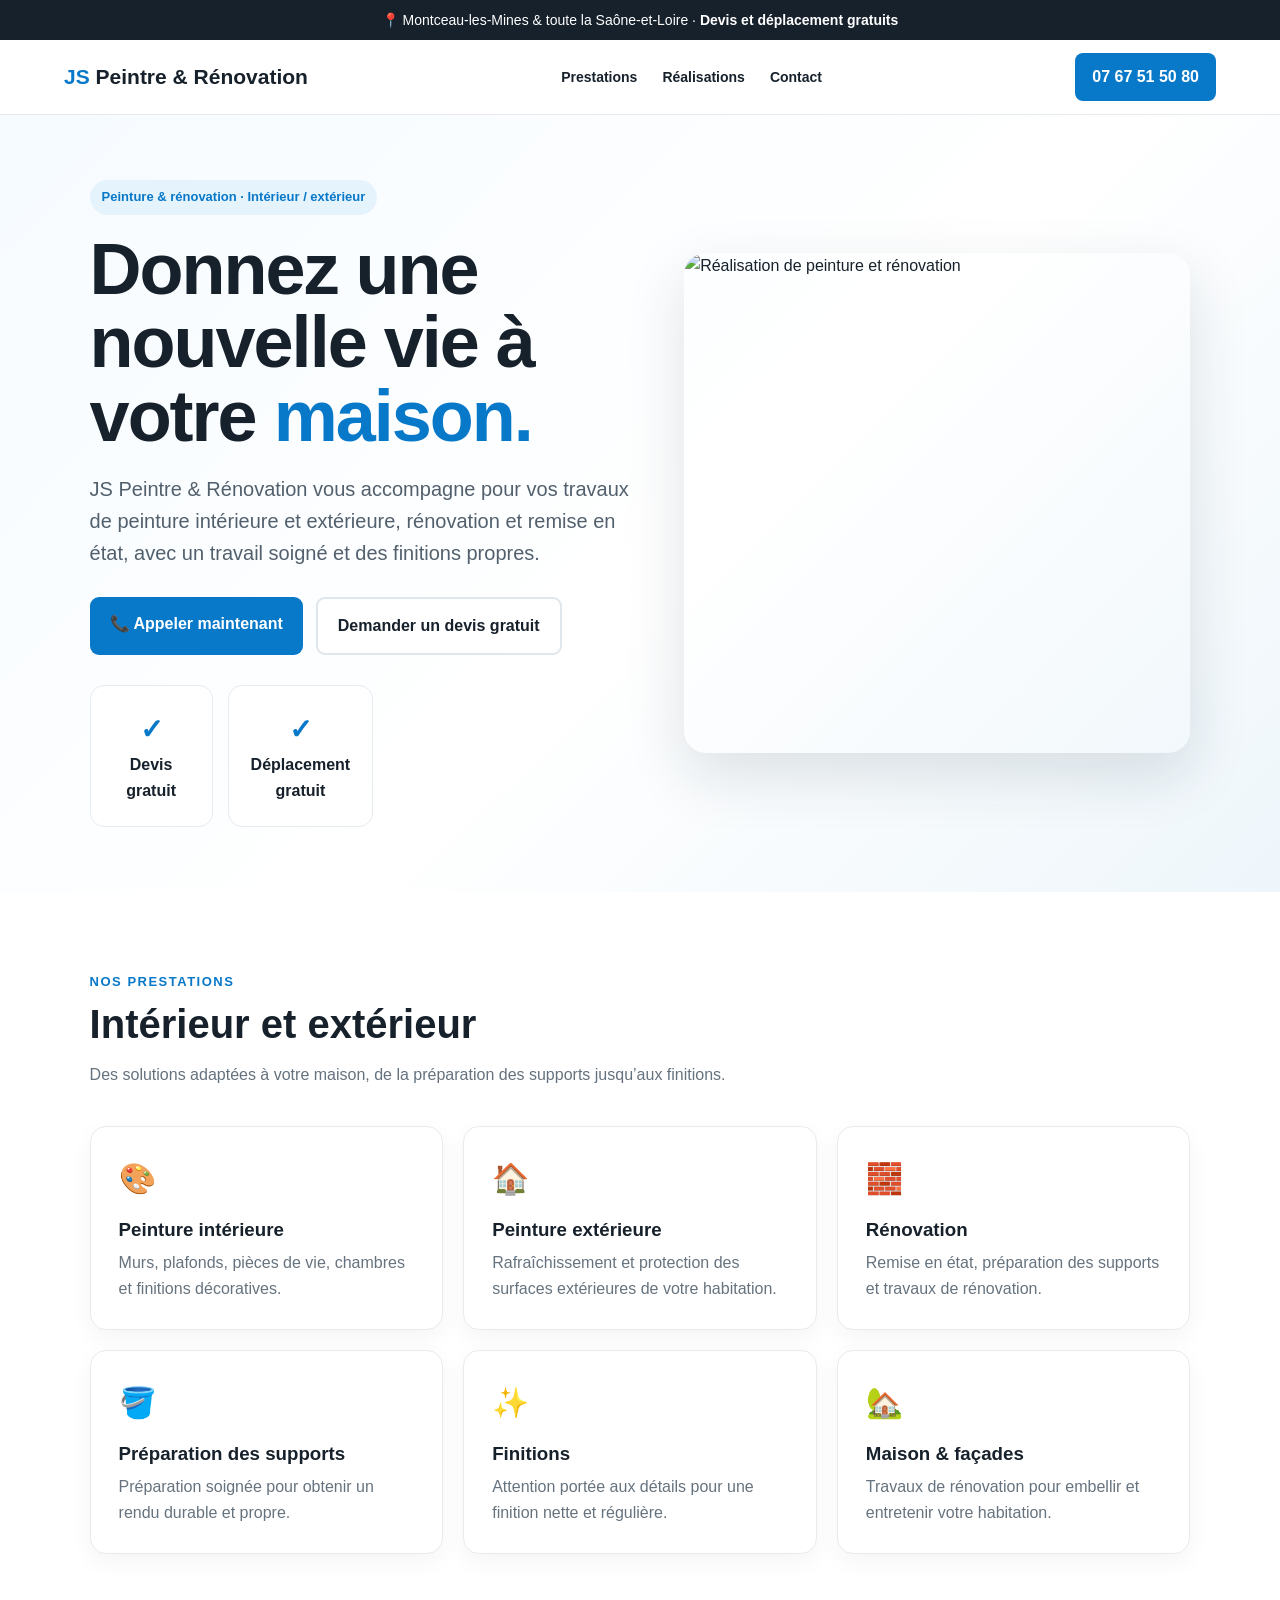
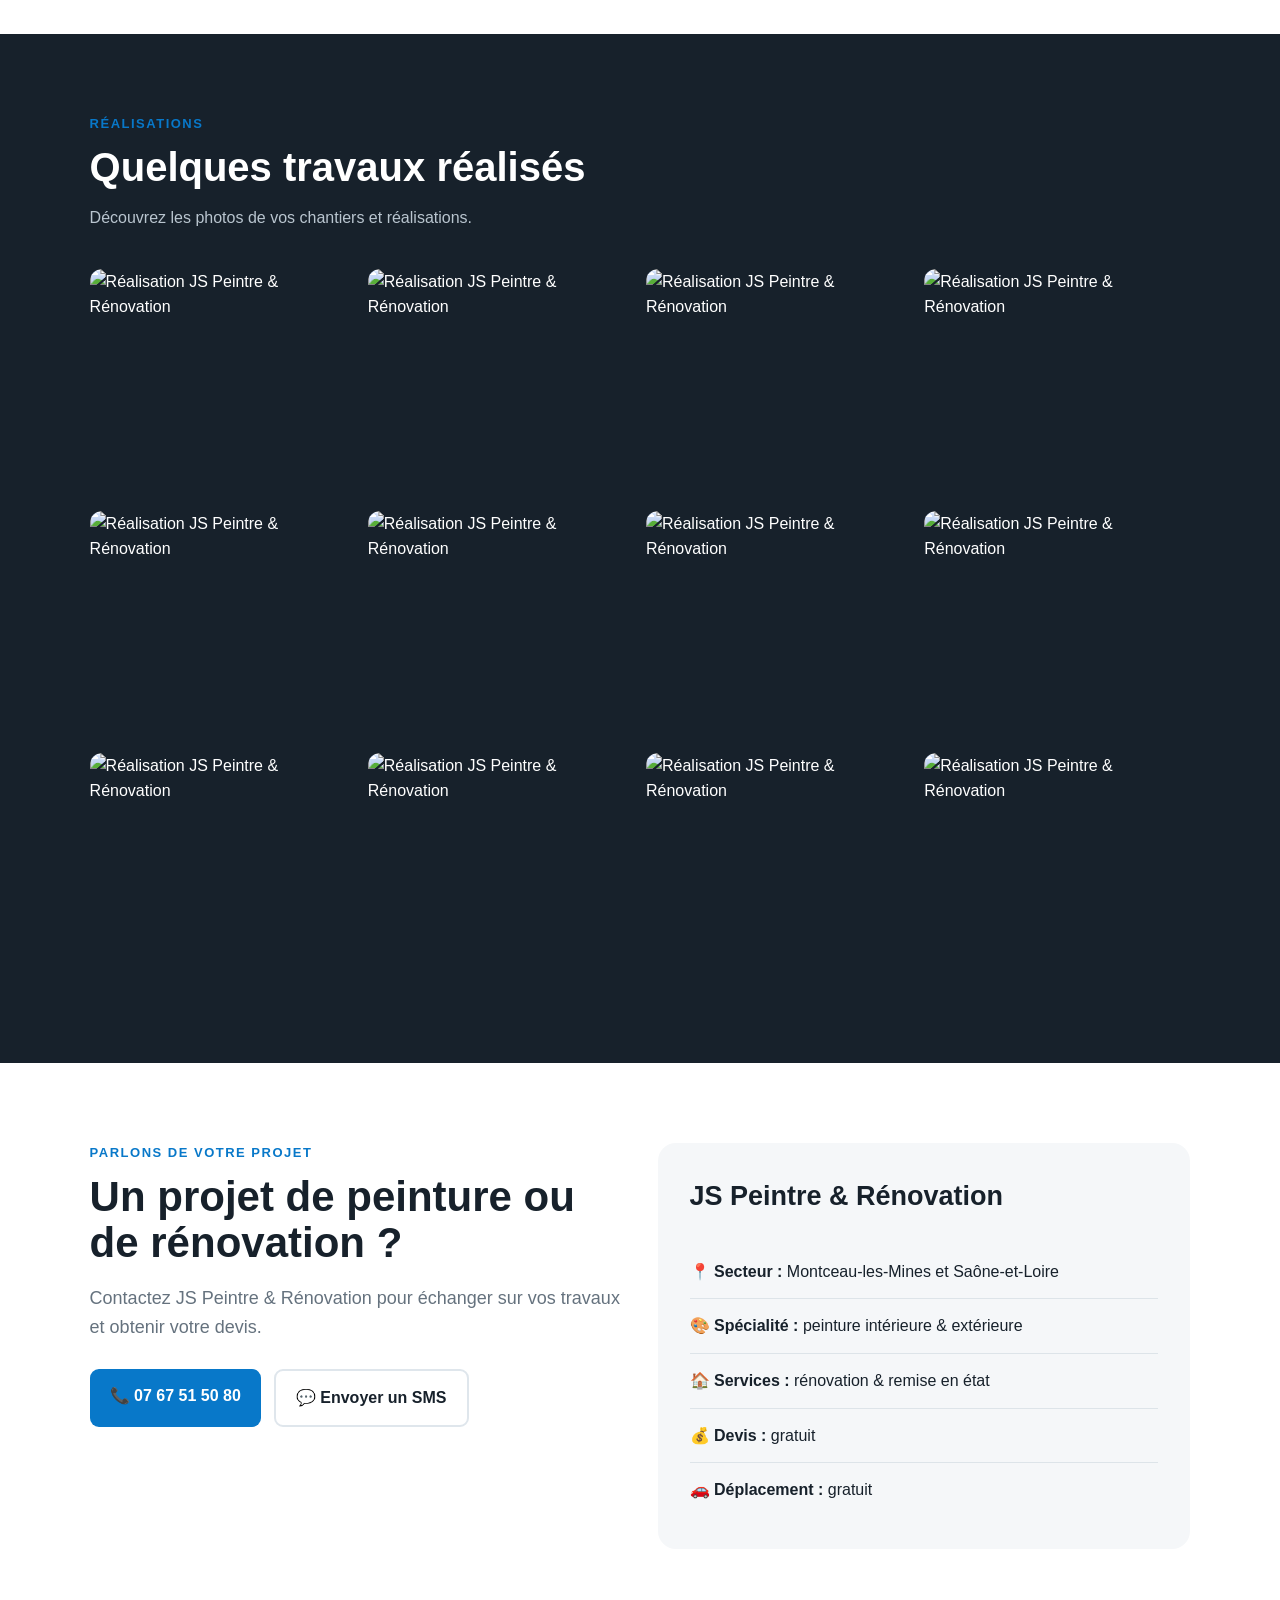
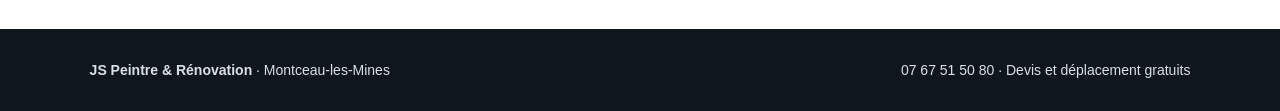
==== index.html @ a6ebf614 "Add files via upload" ====
<!doctype html>
<html lang="fr">
<head>
<meta charset="utf-8">
<meta name="viewport" content="width=device-width, initial-scale=1">
<title>JS Peintre & Rénovation | Montceau-les-Mines</title>
<meta name="description" content="JS Peintre & Rénovation : peinture intérieure et extérieure, rénovation et remise en état à Montceau-les-Mines et en Saône-et-Loire. Devis et déplacement gratuits.">
<style>
:root{--blue:#0878c9;--dark:#17212b;--light:#f5f7f9;--gold:#d9a441}
*{box-sizing:border-box}html{scroll-behavior:smooth}body{margin:0;font-family:Arial,Helvetica,sans-serif;color:var(--dark);background:white;line-height:1.6}
a{text-decoration:none;color:inherit}.top{background:var(--dark);color:#fff;text-align:center;padding:9px 16px;font-size:14px}
nav{position:sticky;top:0;z-index:10;background:#fff;border-bottom:1px solid #e7ebef;display:flex;align-items:center;justify-content:space-between;padding:13px 5vw}
.brand{font-weight:900;font-size:21px;color:var(--blue)}.brand span{color:var(--dark)}
.menu{display:flex;gap:25px;font-weight:700;font-size:14px}.menu a:hover{color:var(--blue)}
.cta{background:var(--blue);color:#fff;padding:11px 17px;border-radius:8px;font-weight:800}
.hero{min-height:650px;display:grid;grid-template-columns:1.05fr .95fr;gap:35px;align-items:center;padding:65px 7vw;background:linear-gradient(135deg,#f6fbff 0%,#fff 55%,#eef6fb 100%)}
.badge{display:inline-block;background:#e5f3fc;color:var(--blue);padding:7px 12px;border-radius:99px;font-weight:800;font-size:13px}
h1{font-size:clamp(42px,6vw,72px);line-height:1.02;margin:18px 0 20px;letter-spacing:-2px}.hero h1 span{color:var(--blue)}
.hero p{font-size:20px;max-width:650px;color:#52606d}.buttons{display:flex;gap:13px;flex-wrap:wrap;margin-top:28px}.btn{padding:14px 20px;border-radius:9px;font-weight:800}.primary{background:var(--blue);color:#fff}.secondary{border:2px solid #dfe6ec;background:#fff}
.hero-img{width:100%;height:500px;object-fit:cover;border-radius:22px;box-shadow:0 22px 60px #132b3a22}
section{padding:80px 7vw}.section-head{max-width:720px;margin-bottom:38px}.eyebrow{color:var(--blue);font-weight:900;text-transform:uppercase;letter-spacing:1.5px;font-size:13px}.section-head h2{font-size:40px;line-height:1.1;margin:10px 0 12px}.section-head p{color:#65727e}
.cards{display:grid;grid-template-columns:repeat(3,1fr);gap:20px}.card{padding:28px;border:1px solid #e6ebef;border-radius:16px;background:#fff;box-shadow:0 8px 25px #17212b0b}.icon{font-size:30px}.card h3{margin:12px 0 5px}.card p{color:#66737e;margin:0}
.dark-section{background:var(--dark);color:#fff}.dark-section .section-head p{color:#b9c5cf}.dark-section .card{background:#202d38;border-color:#34424e}.dark-section .card p{color:#c2cbd2}
.gallery{display:grid;grid-template-columns:repeat(4,1fr);gap:12px}.gallery img{width:100%;height:230px;object-fit:cover;border-radius:12px;cursor:pointer;transition:.2s}.gallery img:hover{transform:scale(1.02)}
.reassurance{display:grid;grid-template-columns:repeat(4,1fr);gap:15px;margin-top:30px}.pill{padding:22px;background:#fff;border:1px solid #e6ebef;border-radius:14px;text-align:center;font-weight:800}.pill b{display:block;font-size:28px;color:var(--blue)}
.contact{display:grid;grid-template-columns:1fr 1fr;gap:35px;align-items:start}.contact-box{background:var(--light);border-radius:18px;padding:32px}.contact-box h3{font-size:27px;margin-top:0}.contact-line{padding:14px 0;border-bottom:1px solid #dde4e9}.contact-line:last-child{border:0}
footer{background:#0f171e;color:#d9e1e7;padding:30px 7vw;display:flex;justify-content:space-between;gap:20px;flex-wrap:wrap;font-size:14px}
@media(max-width:850px){.menu{display:none}.hero{grid-template-columns:1fr;padding-top:40px}.hero-img{height:330px}.cards{grid-template-columns:1fr}.gallery{grid-template-columns:repeat(2,1fr)}.reassurance{grid-template-columns:repeat(2,1fr)}.contact{grid-template-columns:1fr}section{padding:60px 5vw}}
@media(max-width:520px){.gallery{grid-template-columns:1fr}.gallery img{height:250px}.reassurance{grid-template-columns:1fr}.hero{min-height:auto}.hero h1{font-size:46px}}
</style>
</head>
<body>
<div class="top">📍 Montceau-les-Mines & toute la Saône-et-Loire · <strong>Devis et déplacement gratuits</strong></div>
<nav>
  <a class="brand" href="#">JS <span>Peintre & Rénovation</span></a>
  <div class="menu"><a href="#prestations">Prestations</a><a href="#realisations">Réalisations</a><a href="#contact">Contact</a></div>
  <a class="cta" href="tel:+33767515080">07 67 51 50 80</a>
</nav>

<main>
<section class="hero">
  <div>
    <div class="badge">Peinture & rénovation · Intérieur / extérieur</div>
    <h1>Donnez une nouvelle vie à votre <span>maison.</span></h1>
    <p>JS Peintre & Rénovation vous accompagne pour vos travaux de peinture intérieure et extérieure, rénovation et remise en état, avec un travail soigné et des finitions propres.</p>
    <div class="buttons"><a class="btn primary" href="tel:+33767515080">📞 Appeler maintenant</a><a class="btn secondary" href="#contact">Demander un devis gratuit</a></div>
    <div class="reassurance">
      <div class="pill"><b>✓</b>Devis gratuit</div>
      <div class="pill"><b>✓</b>Déplacement gratuit</div>
    </div>
  </div>
  <img class="hero-img" src="images/AA447EEC-9ACB-480E-B3C5-34B2C4293FFE.jpeg" alt="Réalisation de peinture et rénovation">
</section>

<section id="prestations">
 <div class="section-head"><div class="eyebrow">Nos prestations</div><h2>Intérieur et extérieur</h2><p>Des solutions adaptées à votre maison, de la préparation des supports jusqu’aux finitions.</p></div>
 <div class="cards">
  <article class="card"><div class="icon">🎨</div><h3>Peinture intérieure</h3><p>Murs, plafonds, pièces de vie, chambres et finitions décoratives.</p></article>
  <article class="card"><div class="icon">🏠</div><h3>Peinture extérieure</h3><p>Rafraîchissement et protection des surfaces extérieures de votre habitation.</p></article>
  <article class="card"><div class="icon">🧱</div><h3>Rénovation</h3><p>Remise en état, préparation des supports et travaux de rénovation.</p></article>
  <article class="card"><div class="icon">🪣</div><h3>Préparation des supports</h3><p>Préparation soignée pour obtenir un rendu durable et propre.</p></article>
  <article class="card"><div class="icon">✨</div><h3>Finitions</h3><p>Attention portée aux détails pour une finition nette et régulière.</p></article>
  <article class="card"><div class="icon">🏡</div><h3>Maison & façades</h3><p>Travaux de rénovation pour embellir et entretenir votre habitation.</p></article>
 </div>
</section>

<section id="realisations" class="dark-section">
 <div class="section-head"><div class="eyebrow">Réalisations</div><h2>Quelques travaux réalisés</h2><p>Découvrez les photos de vos chantiers et réalisations.</p></div>
 <div class="gallery">
<img src="images/7EA9415A-774C-474B-BDB7-C8DE3E5575AD.jpeg" alt="Réalisation JS Peintre & Rénovation" loading="lazy"><img src="images/AA447EEC-9ACB-480E-B3C5-34B2C4293FFE.jpeg" alt="Réalisation JS Peintre & Rénovation" loading="lazy"><img src="images/C3607A6B-FA21-4FCC-90A1-B9BC607688AD.jpeg" alt="Réalisation JS Peintre & Rénovation" loading="lazy"><img src="images/5977307E-5A3F-4DE6-88C7-C76BE3B8E7B3.jpeg" alt="Réalisation JS Peintre & Rénovation" loading="lazy"><img src="images/4D5D58A7-2B8C-4D77-926B-F14600BA7223.jpeg" alt="Réalisation JS Peintre & Rénovation" loading="lazy"><img src="images/B2E6D36E-EF5E-48B9-AEC7-B8E36F3B1137.jpeg" alt="Réalisation JS Peintre & Rénovation" loading="lazy"><img src="images/4200A392-0C55-4851-925F-BC35FA8286FD.jpeg" alt="Réalisation JS Peintre & Rénovation" loading="lazy"><img src="images/2C57A53F-B101-4B15-9C9B-6F56697FF009.jpeg" alt="Réalisation JS Peintre & Rénovation" loading="lazy"><img src="images/46A3B9FE-6B2A-421A-A221-0D4DC00FDC3B.jpeg" alt="Réalisation JS Peintre & Rénovation" loading="lazy"><img src="images/5E54D91E-F8C4-4402-927E-53009A4ACF46.jpeg" alt="Réalisation JS Peintre & Rénovation" loading="lazy"><img src="images/3891DAFB-827C-4B0D-A8C7-BB775F91AB62.jpeg" alt="Réalisation JS Peintre & Rénovation" loading="lazy"><img src="images/EA0D63CF-7182-466C-BF1C-5CE6B1EB6FBD.jpeg" alt="Réalisation JS Peintre & Rénovation" loading="lazy">
 </div>
</section>

<section id="contact">
 <div class="contact">
  <div>
   <div class="eyebrow">Parlons de votre projet</div>
   <h2 style="font-size:42px;line-height:1.1;margin:10px 0 15px">Un projet de peinture ou de rénovation ?</h2>
   <p style="font-size:18px;color:#65727e">Contactez JS Peintre & Rénovation pour échanger sur vos travaux et obtenir votre devis.</p>
   <div class="buttons"><a class="btn primary" href="tel:+33767515080">📞 07 67 51 50 80</a><a class="btn secondary" href="sms:+33767515080">💬 Envoyer un SMS</a></div>
  </div>
  <div class="contact-box">
   <h3>JS Peintre & Rénovation</h3>
   <div class="contact-line">📍 <strong>Secteur :</strong> Montceau-les-Mines et Saône-et-Loire</div>
   <div class="contact-line">🎨 <strong>Spécialité :</strong> peinture intérieure & extérieure</div>
   <div class="contact-line">🏠 <strong>Services :</strong> rénovation & remise en état</div>
   <div class="contact-line">💰 <strong>Devis :</strong> gratuit</div>
   <div class="contact-line">🚗 <strong>Déplacement :</strong> gratuit</div>
  </div>
 </div>
</section>
</main>
<footer><div><strong>JS Peintre & Rénovation</strong> · Montceau-les-Mines</div><div>07 67 51 50 80 · Devis et déplacement gratuits</div></footer>
</body></html>
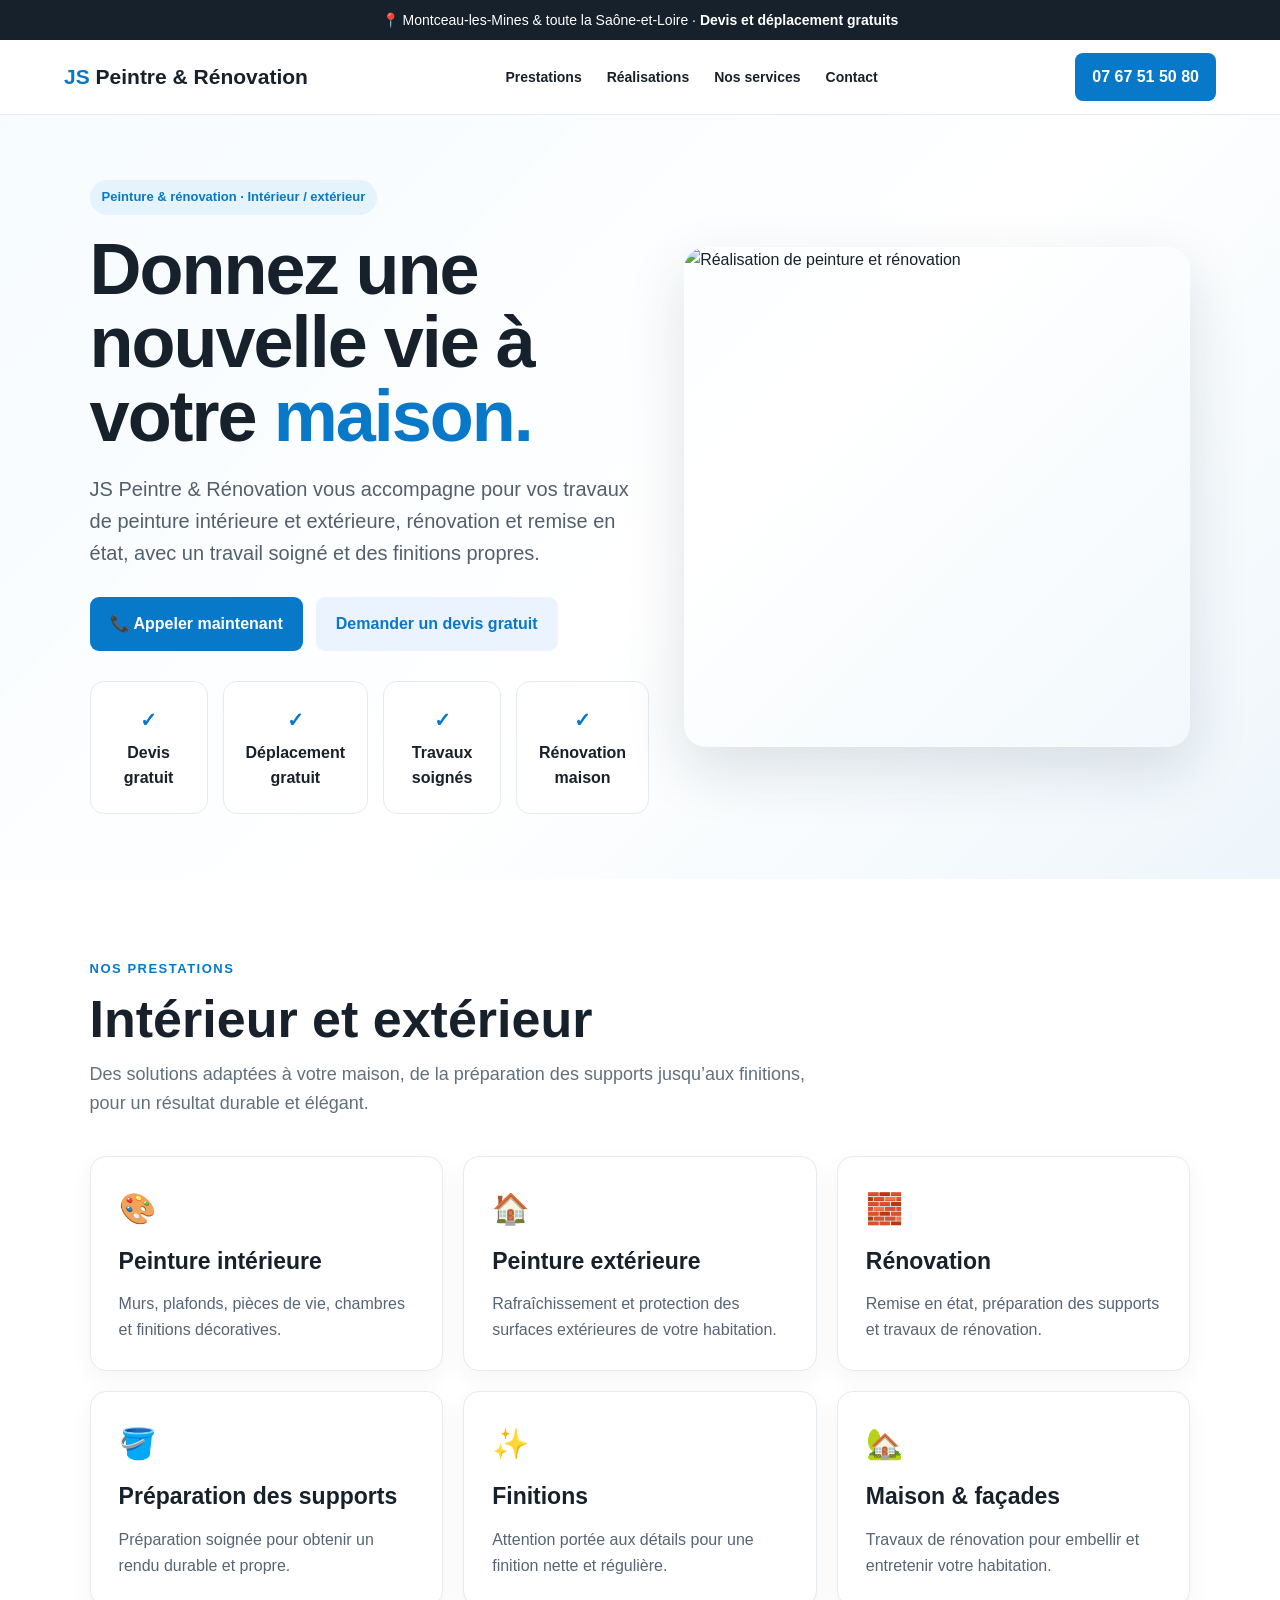
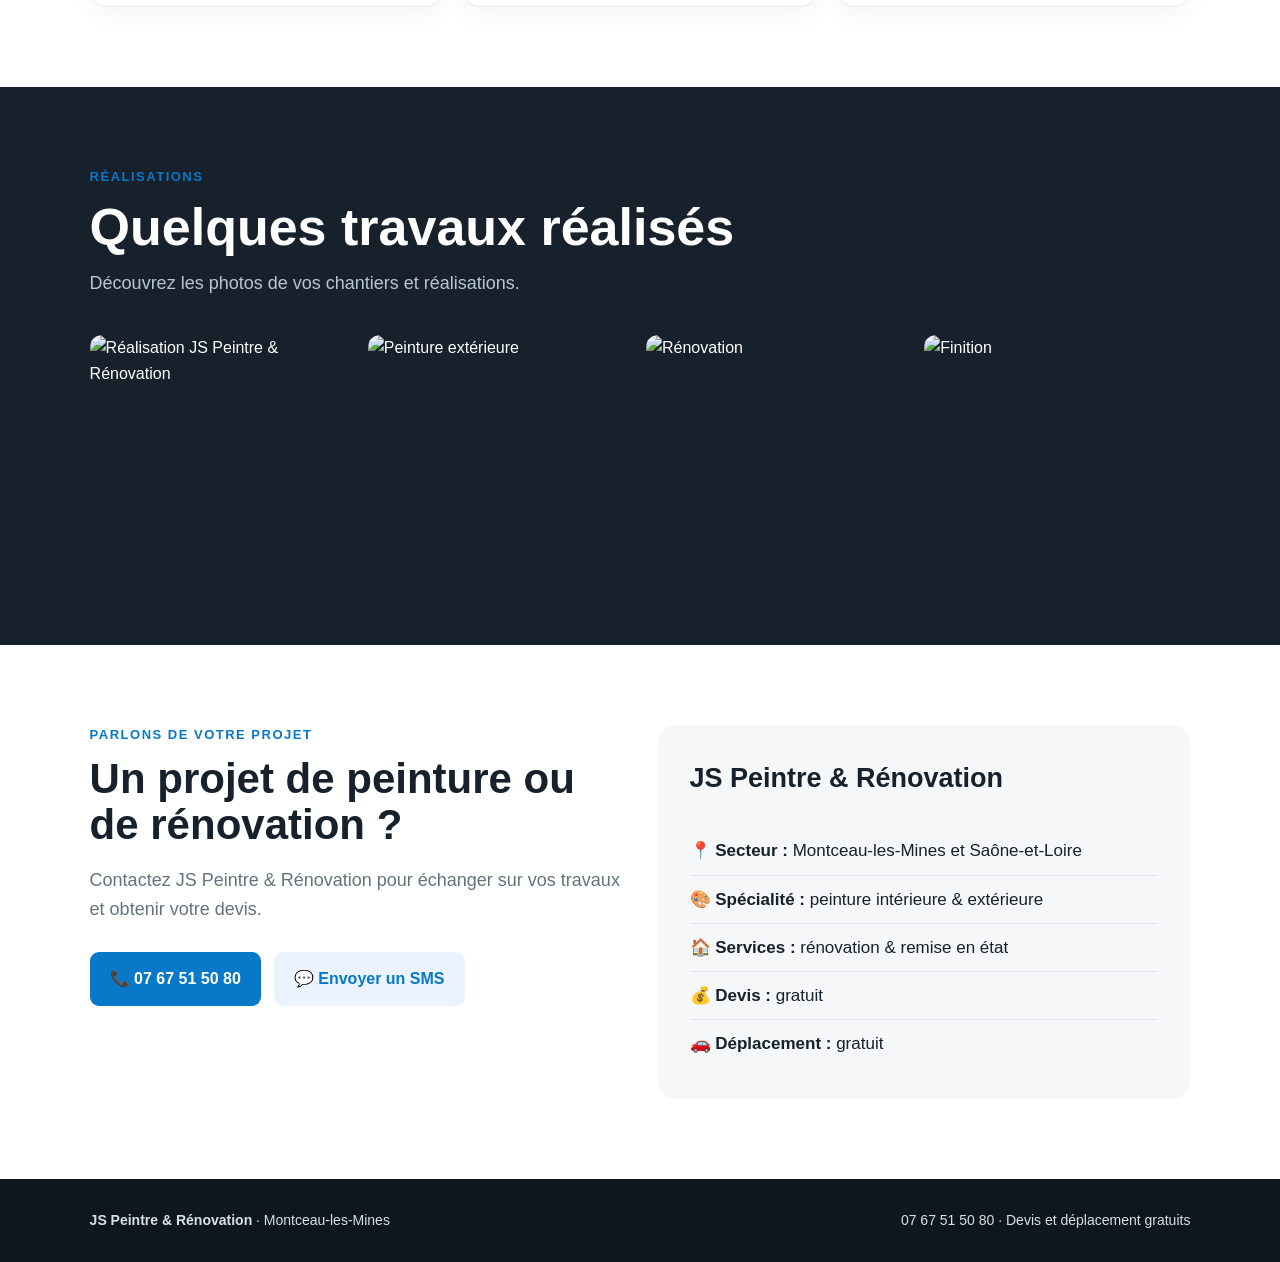
==== commit 367a0662: "Add second page link and keep the existing homepage polished for GitHub Pages." ====
--- a/index.html
+++ b/index.html
@@ -16,24 +16,23 @@
 .hero{min-height:650px;display:grid;grid-template-columns:1.05fr .95fr;gap:35px;align-items:center;padding:65px 7vw;background:linear-gradient(135deg,#f6fbff 0%,#fff 55%,#eef6fb 100%)}
 .badge{display:inline-block;background:#e5f3fc;color:var(--blue);padding:7px 12px;border-radius:99px;font-weight:800;font-size:13px}
 h1{font-size:clamp(42px,6vw,72px);line-height:1.02;margin:18px 0 20px;letter-spacing:-2px}.hero h1 span{color:var(--blue)}
-.hero p{font-size:20px;max-width:650px;color:#52606d}.buttons{display:flex;gap:13px;flex-wrap:wrap;margin-top:28px}.btn{padding:14px 20px;border-radius:9px;font-weight:800}.primary{background:var(--blue);color:#fff}.secondary{border:2px solid #dfe6ec;background:#fff}
+.hero p{font-size:20px;max-width:650px;color:#52606d}.buttons{display:flex;gap:13px;flex-wrap:wrap;margin-top:28px}.btn{padding:14px 20px;border-radius:9px;font-weight:800}.primary{background:var(--blue);color:#fff}.secondary{background:#eaf3ff;color:var(--blue)}
 .hero-img{width:100%;height:500px;object-fit:cover;border-radius:22px;box-shadow:0 22px 60px #132b3a22}
-section{padding:80px 7vw}.section-head{max-width:720px;margin-bottom:38px}.eyebrow{color:var(--blue);font-weight:900;text-transform:uppercase;letter-spacing:1.5px;font-size:13px}.section-head h2{font-size:40px;line-height:1.1;margin:10px 0 12px}.section-head p{color:#65727e}
-.cards{display:grid;grid-template-columns:repeat(3,1fr);gap:20px}.card{padding:28px;border:1px solid #e6ebef;border-radius:16px;background:#fff;box-shadow:0 8px 25px #17212b0b}.icon{font-size:30px}.card h3{margin:12px 0 5px}.card p{color:#66737e;margin:0}
-.dark-section{background:var(--dark);color:#fff}.dark-section .section-head p{color:#b9c5cf}.dark-section .card{background:#202d38;border-color:#34424e}.dark-section .card p{color:#c2cbd2}
-.gallery{display:grid;grid-template-columns:repeat(4,1fr);gap:12px}.gallery img{width:100%;height:230px;object-fit:cover;border-radius:12px;cursor:pointer;transition:.2s}.gallery img:hover{transform:scale(1.02)}
-.reassurance{display:grid;grid-template-columns:repeat(4,1fr);gap:15px;margin-top:30px}.pill{padding:22px;background:#fff;border:1px solid #e6ebef;border-radius:14px;text-align:center;font-weight:800}.pill b{display:block;font-size:28px;color:var(--blue)}
-.contact{display:grid;grid-template-columns:1fr 1fr;gap:35px;align-items:start}.contact-box{background:var(--light);border-radius:18px;padding:32px}.contact-box h3{font-size:27px;margin-top:0}.contact-line{padding:14px 0;border-bottom:1px solid #dde4e9}.contact-line:last-child{border:0}
+section{padding:80px 7vw}.section-head{max-width:720px;margin-bottom:38px}.eyebrow{color:var(--blue);font-weight:900;text-transform:uppercase;letter-spacing:1.5px;font-size:13px}.section-head h2{font-size:clamp(32px,5vw,52px);line-height:1.12;margin:10px 0 12px}.section-head p{font-size:18px;color:#60707d;margin:0}
+.cards{display:grid;grid-template-columns:repeat(3,1fr);gap:20px}.card{padding:28px;border:1px solid #e6ebef;border-radius:16px;background:#fff;box-shadow:0 8px 25px #17212b0b}.icon{font-size:30px;margin-bottom:10px}.card h3{margin:0 0 12px;font-size:23px}.card p{margin:0;color:#566575}.dark-section{background:var(--dark);color:#fff}.dark-section .section-head p{color:#b9c5cf}.dark-section .card{background:#202d38;border-color:#34424e}.dark-section .card p{color:#c2cbd2}
+.gallery{display:grid;grid-template-columns:repeat(4,1fr);gap:12px}.gallery img{width:100%;height:230px;object-fit:cover;border-radius:12px;cursor:pointer;transition:.2s}.gallery img:hover{transform:translateY(-3px)}
+.reassurance{display:grid;grid-template-columns:repeat(4,1fr);gap:15px;margin-top:30px}.pill{padding:22px;background:#fff;border:1px solid #e6ebef;border-radius:14px;text-align:center;font-weight:800}.pill b{display:block;color:var(--blue);font-size:20px;margin-bottom:4px}
+.contact{display:grid;grid-template-columns:1fr 1fr;gap:35px;align-items:start}.contact-box{background:var(--light);border-radius:18px;padding:32px}.contact-box h3{font-size:27px;margin-top:0}.contact-line{padding:10px 0;border-bottom:1px solid #dfe6eb;font-size:17px}.contact-line:last-child{border-bottom:none}
 footer{background:#0f171e;color:#d9e1e7;padding:30px 7vw;display:flex;justify-content:space-between;gap:20px;flex-wrap:wrap;font-size:14px}
-@media(max-width:850px){.menu{display:none}.hero{grid-template-columns:1fr;padding-top:40px}.hero-img{height:330px}.cards{grid-template-columns:1fr}.gallery{grid-template-columns:repeat(2,1fr)}.reassurance{grid-template-columns:repeat(2,1fr)}.contact{grid-template-columns:1fr}section{padding:60px 5vw}}
+@media(max-width:850px){.menu{display:none}.hero{grid-template-columns:1fr;padding-top:40px}.hero-img{height:330px}.cards{grid-template-columns:1fr}.gallery{grid-template-columns:repeat(2,1fr)}.contact{grid-template-columns:1fr}.reassurance{grid-template-columns:repeat(2,1fr)}}
 @media(max-width:520px){.gallery{grid-template-columns:1fr}.gallery img{height:250px}.reassurance{grid-template-columns:1fr}.hero{min-height:auto}.hero h1{font-size:46px}}
 </style>
 </head>
 <body>
 <div class="top">📍 Montceau-les-Mines & toute la Saône-et-Loire · <strong>Devis et déplacement gratuits</strong></div>
 <nav>
-  <a class="brand" href="#">JS <span>Peintre & Rénovation</span></a>
-  <div class="menu"><a href="#prestations">Prestations</a><a href="#realisations">Réalisations</a><a href="#contact">Contact</a></div>
+  <a class="brand" href="index.html">JS <span>Peintre & Rénovation</span></a>
+  <div class="menu"><a href="#prestations">Prestations</a><a href="#realisations">Réalisations</a><a href="page2.html">Nos services</a><a href="#contact">Contact</a></div>
   <a class="cta" href="tel:+33767515080">07 67 51 50 80</a>
 </nav>
 
@@ -47,13 +46,15 @@
     <div class="reassurance">
       <div class="pill"><b>✓</b>Devis gratuit</div>
       <div class="pill"><b>✓</b>Déplacement gratuit</div>
+      <div class="pill"><b>✓</b>Travaux soignés</div>
+      <div class="pill"><b>✓</b>Rénovation maison</div>
     </div>
   </div>
   <img class="hero-img" src="images/AA447EEC-9ACB-480E-B3C5-34B2C4293FFE.jpeg" alt="Réalisation de peinture et rénovation">
 </section>
 
 <section id="prestations">
- <div class="section-head"><div class="eyebrow">Nos prestations</div><h2>Intérieur et extérieur</h2><p>Des solutions adaptées à votre maison, de la préparation des supports jusqu’aux finitions.</p></div>
+ <div class="section-head"><div class="eyebrow">Nos prestations</div><h2>Intérieur et extérieur</h2><p>Des solutions adaptées à votre maison, de la préparation des supports jusqu’aux finitions, pour un résultat durable et élégant.</p></div>
  <div class="cards">
   <article class="card"><div class="icon">🎨</div><h3>Peinture intérieure</h3><p>Murs, plafonds, pièces de vie, chambres et finitions décoratives.</p></article>
   <article class="card"><div class="icon">🏠</div><h3>Peinture extérieure</h3><p>Rafraîchissement et protection des surfaces extérieures de votre habitation.</p></article>
@@ -65,30 +66,30 @@
 </section>
 
 <section id="realisations" class="dark-section">
- <div class="section-head"><div class="eyebrow">Réalisations</div><h2>Quelques travaux réalisés</h2><p>Découvrez les photos de vos chantiers et réalisations.</p></div>
- <div class="gallery">
-<img src="images/7EA9415A-774C-474B-BDB7-C8DE3E5575AD.jpeg" alt="Réalisation JS Peintre & Rénovation" loading="lazy"><img src="images/AA447EEC-9ACB-480E-B3C5-34B2C4293FFE.jpeg" alt="Réalisation JS Peintre & Rénovation" loading="lazy"><img src="images/C3607A6B-FA21-4FCC-90A1-B9BC607688AD.jpeg" alt="Réalisation JS Peintre & Rénovation" loading="lazy"><img src="images/5977307E-5A3F-4DE6-88C7-C76BE3B8E7B3.jpeg" alt="Réalisation JS Peintre & Rénovation" loading="lazy"><img src="images/4D5D58A7-2B8C-4D77-926B-F14600BA7223.jpeg" alt="Réalisation JS Peintre & Rénovation" loading="lazy"><img src="images/B2E6D36E-EF5E-48B9-AEC7-B8E36F3B1137.jpeg" alt="Réalisation JS Peintre & Rénovation" loading="lazy"><img src="images/4200A392-0C55-4851-925F-BC35FA8286FD.jpeg" alt="Réalisation JS Peintre & Rénovation" loading="lazy"><img src="images/2C57A53F-B101-4B15-9C9B-6F56697FF009.jpeg" alt="Réalisation JS Peintre & Rénovation" loading="lazy"><img src="images/46A3B9FE-6B2A-421A-A221-0D4DC00FDC3B.jpeg" alt="Réalisation JS Peintre & Rénovation" loading="lazy"><img src="images/5E54D91E-F8C4-4402-927E-53009A4ACF46.jpeg" alt="Réalisation JS Peintre & Rénovation" loading="lazy"><img src="images/3891DAFB-827C-4B0D-A8C7-BB775F91AB62.jpeg" alt="Réalisation JS Peintre & Rénovation" loading="lazy"><img src="images/EA0D63CF-7182-466C-BF1C-5CE6B1EB6FBD.jpeg" alt="Réalisation JS Peintre & Rénovation" loading="lazy">
- </div>
+  <div class="section-head"><div class="eyebrow">Réalisations</div><h2>Quelques travaux réalisés</h2><p>Découvrez les photos de vos chantiers et réalisations.</p></div>
+  <div class="gallery">
+<img src="images/7EA9415A-774C-474B-BDB7-C8DE3E5575AD.jpeg" alt="Réalisation JS Peintre & Rénovation" loading="lazy"><img src="images/AA447EEC-9ACB-480E-B3C5-34B2C4293FFE.jpeg" alt="Peinture extérieure" loading="lazy"><img src="images/7EA9415A-774C-474B-BDB7-C8DE3E5575AD.jpeg" alt="Rénovation" loading="lazy"><img src="images/AA447EEC-9ACB-480E-B3C5-34B2C4293FFE.jpeg" alt="Finition" loading="lazy">
+  </div>
 </section>
 
 <section id="contact">
- <div class="contact">
-  <div>
-   <div class="eyebrow">Parlons de votre projet</div>
-   <h2 style="font-size:42px;line-height:1.1;margin:10px 0 15px">Un projet de peinture ou de rénovation ?</h2>
-   <p style="font-size:18px;color:#65727e">Contactez JS Peintre & Rénovation pour échanger sur vos travaux et obtenir votre devis.</p>
-   <div class="buttons"><a class="btn primary" href="tel:+33767515080">📞 07 67 51 50 80</a><a class="btn secondary" href="sms:+33767515080">💬 Envoyer un SMS</a></div>
+  <div class="contact">
+   <div>
+    <div class="eyebrow">Parlons de votre projet</div>
+    <h2 style="font-size:42px;line-height:1.1;margin:10px 0 15px">Un projet de peinture ou de rénovation ?</h2>
+    <p style="font-size:18px;color:#65727e">Contactez JS Peintre & Rénovation pour échanger sur vos travaux et obtenir votre devis.</p>
+    <div class="buttons"><a class="btn primary" href="tel:+33767515080">📞 07 67 51 50 80</a><a class="btn secondary" href="sms:+33767515080">💬 Envoyer un SMS</a></div>
+   </div>
+   <div class="contact-box">
+    <h3>JS Peintre & Rénovation</h3>
+    <div class="contact-line">📍 <strong>Secteur :</strong> Montceau-les-Mines et Saône-et-Loire</div>
+    <div class="contact-line">🎨 <strong>Spécialité :</strong> peinture intérieure & extérieure</div>
+    <div class="contact-line">🏠 <strong>Services :</strong> rénovation & remise en état</div>
+    <div class="contact-line">💰 <strong>Devis :</strong> gratuit</div>
+    <div class="contact-line">🚗 <strong>Déplacement :</strong> gratuit</div>
+   </div>
   </div>
-  <div class="contact-box">
-   <h3>JS Peintre & Rénovation</h3>
-   <div class="contact-line">📍 <strong>Secteur :</strong> Montceau-les-Mines et Saône-et-Loire</div>
-   <div class="contact-line">🎨 <strong>Spécialité :</strong> peinture intérieure & extérieure</div>
-   <div class="contact-line">🏠 <strong>Services :</strong> rénovation & remise en état</div>
-   <div class="contact-line">💰 <strong>Devis :</strong> gratuit</div>
-   <div class="contact-line">🚗 <strong>Déplacement :</strong> gratuit</div>
-  </div>
- </div>
 </section>
 </main>
 <footer><div><strong>JS Peintre & Rénovation</strong> · Montceau-les-Mines</div><div>07 67 51 50 80 · Devis et déplacement gratuits</div></footer>
-</body></html>+</body></html>
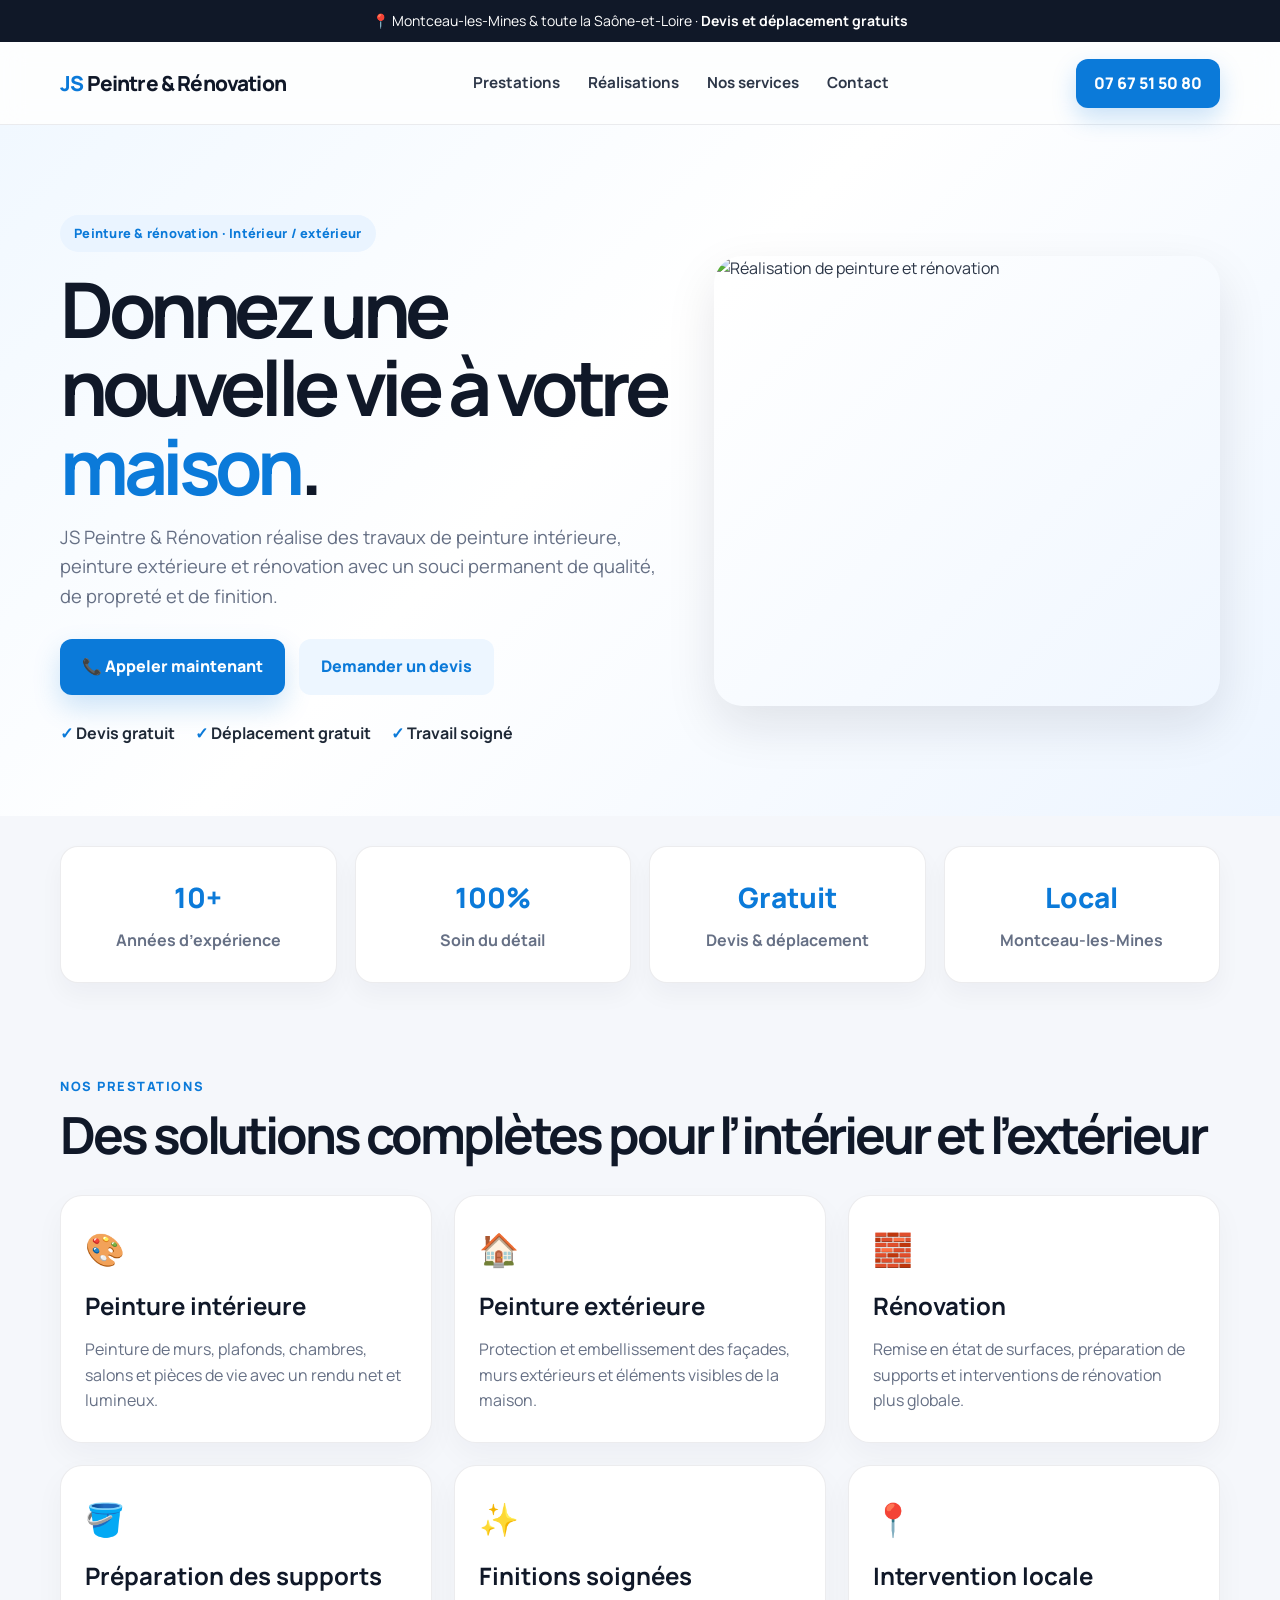
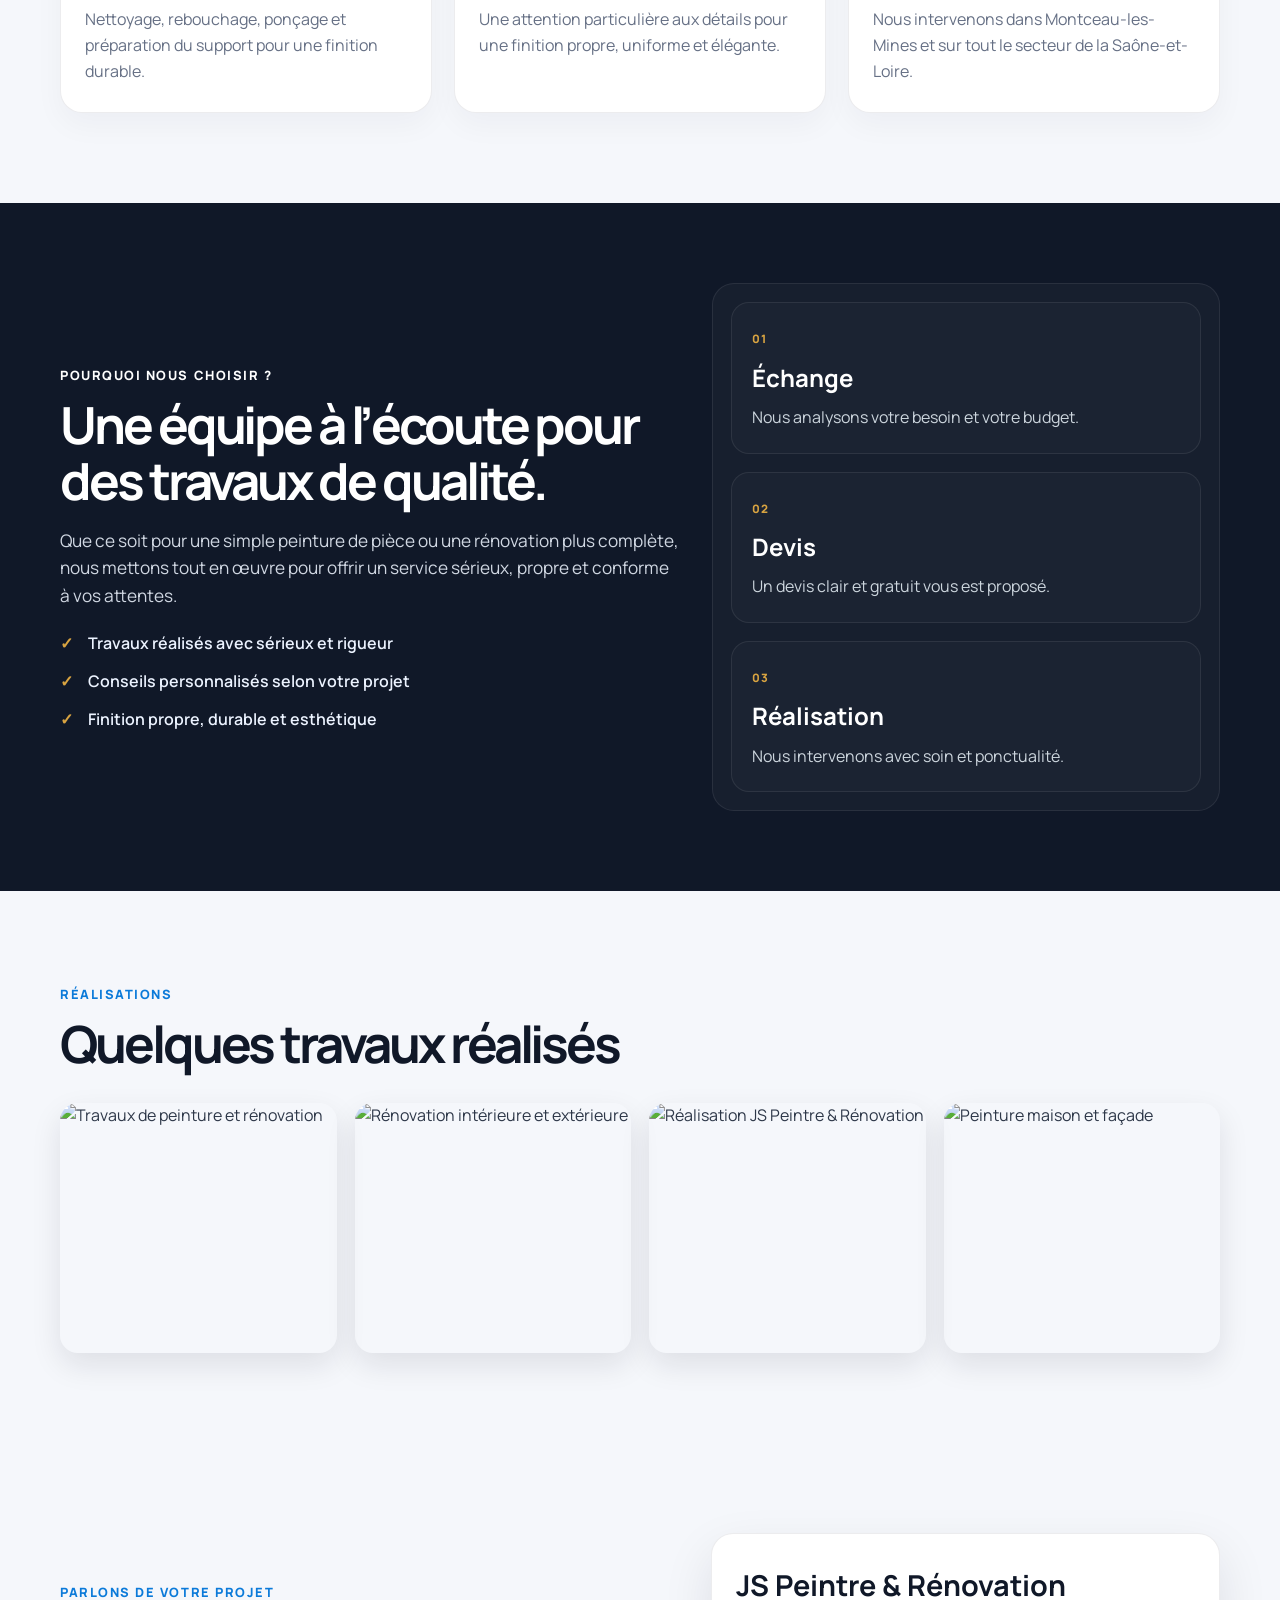
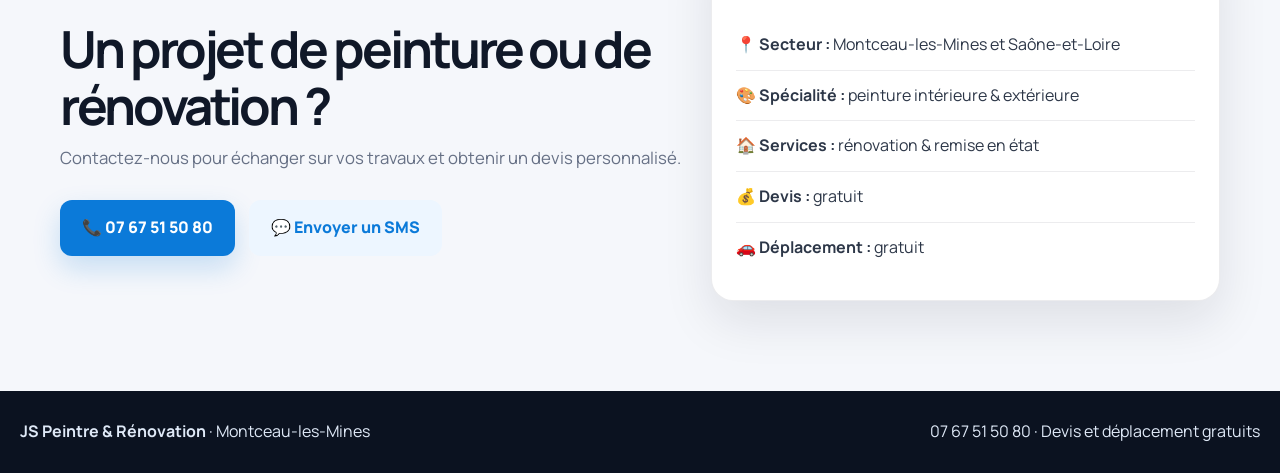
==== commit e9d2d0f3: "Upgrade the site to a premium version with refined layout and styling for the homepage and service p" ====
--- a/index.html
+++ b/index.html
@@ -1,95 +1,377 @@
 <!doctype html>
 <html lang="fr">
 <head>
-<meta charset="utf-8">
-<meta name="viewport" content="width=device-width, initial-scale=1">
-<title>JS Peintre & Rénovation | Montceau-les-Mines</title>
-<meta name="description" content="JS Peintre & Rénovation : peinture intérieure et extérieure, rénovation et remise en état à Montceau-les-Mines et en Saône-et-Loire. Devis et déplacement gratuits.">
-<style>
-:root{--blue:#0878c9;--dark:#17212b;--light:#f5f7f9;--gold:#d9a441}
-*{box-sizing:border-box}html{scroll-behavior:smooth}body{margin:0;font-family:Arial,Helvetica,sans-serif;color:var(--dark);background:white;line-height:1.6}
-a{text-decoration:none;color:inherit}.top{background:var(--dark);color:#fff;text-align:center;padding:9px 16px;font-size:14px}
-nav{position:sticky;top:0;z-index:10;background:#fff;border-bottom:1px solid #e7ebef;display:flex;align-items:center;justify-content:space-between;padding:13px 5vw}
-.brand{font-weight:900;font-size:21px;color:var(--blue)}.brand span{color:var(--dark)}
-.menu{display:flex;gap:25px;font-weight:700;font-size:14px}.menu a:hover{color:var(--blue)}
-.cta{background:var(--blue);color:#fff;padding:11px 17px;border-radius:8px;font-weight:800}
-.hero{min-height:650px;display:grid;grid-template-columns:1.05fr .95fr;gap:35px;align-items:center;padding:65px 7vw;background:linear-gradient(135deg,#f6fbff 0%,#fff 55%,#eef6fb 100%)}
-.badge{display:inline-block;background:#e5f3fc;color:var(--blue);padding:7px 12px;border-radius:99px;font-weight:800;font-size:13px}
-h1{font-size:clamp(42px,6vw,72px);line-height:1.02;margin:18px 0 20px;letter-spacing:-2px}.hero h1 span{color:var(--blue)}
-.hero p{font-size:20px;max-width:650px;color:#52606d}.buttons{display:flex;gap:13px;flex-wrap:wrap;margin-top:28px}.btn{padding:14px 20px;border-radius:9px;font-weight:800}.primary{background:var(--blue);color:#fff}.secondary{background:#eaf3ff;color:var(--blue)}
-.hero-img{width:100%;height:500px;object-fit:cover;border-radius:22px;box-shadow:0 22px 60px #132b3a22}
-section{padding:80px 7vw}.section-head{max-width:720px;margin-bottom:38px}.eyebrow{color:var(--blue);font-weight:900;text-transform:uppercase;letter-spacing:1.5px;font-size:13px}.section-head h2{font-size:clamp(32px,5vw,52px);line-height:1.12;margin:10px 0 12px}.section-head p{font-size:18px;color:#60707d;margin:0}
-.cards{display:grid;grid-template-columns:repeat(3,1fr);gap:20px}.card{padding:28px;border:1px solid #e6ebef;border-radius:16px;background:#fff;box-shadow:0 8px 25px #17212b0b}.icon{font-size:30px;margin-bottom:10px}.card h3{margin:0 0 12px;font-size:23px}.card p{margin:0;color:#566575}.dark-section{background:var(--dark);color:#fff}.dark-section .section-head p{color:#b9c5cf}.dark-section .card{background:#202d38;border-color:#34424e}.dark-section .card p{color:#c2cbd2}
-.gallery{display:grid;grid-template-columns:repeat(4,1fr);gap:12px}.gallery img{width:100%;height:230px;object-fit:cover;border-radius:12px;cursor:pointer;transition:.2s}.gallery img:hover{transform:translateY(-3px)}
-.reassurance{display:grid;grid-template-columns:repeat(4,1fr);gap:15px;margin-top:30px}.pill{padding:22px;background:#fff;border:1px solid #e6ebef;border-radius:14px;text-align:center;font-weight:800}.pill b{display:block;color:var(--blue);font-size:20px;margin-bottom:4px}
-.contact{display:grid;grid-template-columns:1fr 1fr;gap:35px;align-items:start}.contact-box{background:var(--light);border-radius:18px;padding:32px}.contact-box h3{font-size:27px;margin-top:0}.contact-line{padding:10px 0;border-bottom:1px solid #dfe6eb;font-size:17px}.contact-line:last-child{border-bottom:none}
-footer{background:#0f171e;color:#d9e1e7;padding:30px 7vw;display:flex;justify-content:space-between;gap:20px;flex-wrap:wrap;font-size:14px}
-@media(max-width:850px){.menu{display:none}.hero{grid-template-columns:1fr;padding-top:40px}.hero-img{height:330px}.cards{grid-template-columns:1fr}.gallery{grid-template-columns:repeat(2,1fr)}.contact{grid-template-columns:1fr}.reassurance{grid-template-columns:repeat(2,1fr)}}
-@media(max-width:520px){.gallery{grid-template-columns:1fr}.gallery img{height:250px}.reassurance{grid-template-columns:1fr}.hero{min-height:auto}.hero h1{font-size:46px}}
-</style>
+  <meta charset="utf-8">
+  <meta name="viewport" content="width=device-width, initial-scale=1">
+  <title>JS Peintre & Rénovation | Montceau-les-Mines</title>
+  <meta name="description" content="JS Peintre & Rénovation : peinture intérieure et extérieure, rénovation et remise en état à Montceau-les-Mines et en Saône-et-Loire. Devis gratuit, déplacement gratuit.">
+  <link rel="preconnect" href="https://fonts.googleapis.com">
+  <link rel="preconnect" href="https://fonts.gstatic.com" crossorigin>
+  <link href="https://fonts.googleapis.com/css2?family=Manrope:wght@400;500;700;800;900&display=swap" rel="stylesheet">
+  <link rel="stylesheet" href="style.css">
 </head>
 <body>
-<div class="top">📍 Montceau-les-Mines & toute la Saône-et-Loire · <strong>Devis et déplacement gratuits</strong></div>
-<nav>
-  <a class="brand" href="index.html">JS <span>Peintre & Rénovation</span></a>
-  <div class="menu"><a href="#prestations">Prestations</a><a href="#realisations">Réalisations</a><a href="page2.html">Nos services</a><a href="#contact">Contact</a></div>
-  <a class="cta" href="tel:+33767515080">07 67 51 50 80</a>
-</nav>
-
-<main>
-<section class="hero">
-  <div>
-    <div class="badge">Peinture & rénovation · Intérieur / extérieur</div>
-    <h1>Donnez une nouvelle vie à votre <span>maison.</span></h1>
-    <p>JS Peintre & Rénovation vous accompagne pour vos travaux de peinture intérieure et extérieure, rénovation et remise en état, avec un travail soigné et des finitions propres.</p>
-    <div class="buttons"><a class="btn primary" href="tel:+33767515080">📞 Appeler maintenant</a><a class="btn secondary" href="#contact">Demander un devis gratuit</a></div>
-    <div class="reassurance">
-      <div class="pill"><b>✓</b>Devis gratuit</div>
-      <div class="pill"><b>✓</b>Déplacement gratuit</div>
-      <div class="pill"><b>✓</b>Travaux soignés</div>
-      <div class="pill"><b>✓</b>Rénovation maison</div>
+  <div class="topbar">📍 Montceau-les-Mines & toute la Saône-et-Loire · <strong>Devis et déplacement gratuits</strong></div>
+
+  <header class="site-header">
+    <div class="container nav-wrap">
+      <a href="index.html" class="brand">JS <span>Peintre & Rénovation</span></a>
+      <nav class="main-nav" aria-label="Navigation principale">
+        <a href="#prestations">Prestations</a>
+        <a href="#realisations">Réalisations</a>
+        <a href="page2.html">Nos services</a>
+        <a href="#contact">Contact</a>
+      </nav>
+      <a href="tel:+33767515080" class="cta-button">07 67 51 50 80</a>
     </div>
-  </div>
-  <img class="hero-img" src="images/AA447EEC-9ACB-480E-B3C5-34B2C4293FFE.jpeg" alt="Réalisation de peinture et rénovation">
-</section>
-
-<section id="prestations">
- <div class="section-head"><div class="eyebrow">Nos prestations</div><h2>Intérieur et extérieur</h2><p>Des solutions adaptées à votre maison, de la préparation des supports jusqu’aux finitions, pour un résultat durable et élégant.</p></div>
- <div class="cards">
-  <article class="card"><div class="icon">🎨</div><h3>Peinture intérieure</h3><p>Murs, plafonds, pièces de vie, chambres et finitions décoratives.</p></article>
-  <article class="card"><div class="icon">🏠</div><h3>Peinture extérieure</h3><p>Rafraîchissement et protection des surfaces extérieures de votre habitation.</p></article>
-  <article class="card"><div class="icon">🧱</div><h3>Rénovation</h3><p>Remise en état, préparation des supports et travaux de rénovation.</p></article>
-  <article class="card"><div class="icon">🪣</div><h3>Préparation des supports</h3><p>Préparation soignée pour obtenir un rendu durable et propre.</p></article>
-  <article class="card"><div class="icon">✨</div><h3>Finitions</h3><p>Attention portée aux détails pour une finition nette et régulière.</p></article>
-  <article class="card"><div class="icon">🏡</div><h3>Maison & façades</h3><p>Travaux de rénovation pour embellir et entretenir votre habitation.</p></article>
- </div>
-</section>
-
-<section id="realisations" class="dark-section">
-  <div class="section-head"><div class="eyebrow">Réalisations</div><h2>Quelques travaux réalisés</h2><p>Découvrez les photos de vos chantiers et réalisations.</p></div>
-  <div class="gallery">
-<img src="images/7EA9415A-774C-474B-BDB7-C8DE3E5575AD.jpeg" alt="Réalisation JS Peintre & Rénovation" loading="lazy"><img src="images/AA447EEC-9ACB-480E-B3C5-34B2C4293FFE.jpeg" alt="Peinture extérieure" loading="lazy"><img src="images/7EA9415A-774C-474B-BDB7-C8DE3E5575AD.jpeg" alt="Rénovation" loading="lazy"><img src="images/AA447EEC-9ACB-480E-B3C5-34B2C4293FFE.jpeg" alt="Finition" loading="lazy">
-  </div>
-</section>
-
-<section id="contact">
-  <div class="contact">
-   <div>
-    <div class="eyebrow">Parlons de votre projet</div>
-    <h2 style="font-size:42px;line-height:1.1;margin:10px 0 15px">Un projet de peinture ou de rénovation ?</h2>
-    <p style="font-size:18px;color:#65727e">Contactez JS Peintre & Rénovation pour échanger sur vos travaux et obtenir votre devis.</p>
-    <div class="buttons"><a class="btn primary" href="tel:+33767515080">📞 07 67 51 50 80</a><a class="btn secondary" href="sms:+33767515080">💬 Envoyer un SMS</a></div>
-   </div>
-   <div class="contact-box">
-    <h3>JS Peintre & Rénovation</h3>
-    <div class="contact-line">📍 <strong>Secteur :</strong> Montceau-les-Mines et Saône-et-Loire</div>
-    <div class="contact-line">🎨 <strong>Spécialité :</strong> peinture intérieure & extérieure</div>
-    <div class="contact-line">🏠 <strong>Services :</strong> rénovation & remise en état</div>
-    <div class="contact-line">💰 <strong>Devis :</strong> gratuit</div>
-    <div class="contact-line">🚗 <strong>Déplacement :</strong> gratuit</div>
-   </div>
-  </div>
-</section>
-</main>
-<footer><div><strong>JS Peintre & Rénovation</strong> · Montceau-les-Mines</div><div>07 67 51 50 80 · Devis et déplacement gratuits</div></footer>
-</body></html>
+  </header>
+
+  <main>
+    <section class="hero section-surface">
+      <div class="container hero-grid">
+        <div class="hero-content">
+          <span class="badge">Peinture & rénovation · Intérieur / extérieur</span>
+          <h1>Donnez une nouvelle vie à votre <span>maison</span>.</h1>
+          <p>JS Peintre & Rénovation réalise des travaux de peinture intérieure, peinture extérieure et rénovation avec un souci permanent de qualité, de propreté et de finition.</p>
+          <div class="button-row">
+            <a class="btn btn-primary" href="tel:+33767515080">📞 Appeler maintenant</a>
+            <a class="btn btn-secondary" href="#contact">Demander un devis</a>
+          </div>
+          <div class="trust-row">
+            <div><strong>✓</strong> Devis gratuit</div>
+            <div><strong>✓</strong> Déplacement gratuit</div>
+            <div><strong>✓</strong> Travail soigné</div>
+          </div>
+        </div>
+
+        <div class="hero-visual">
+          <img src="images/AA447EEC-9ACB-480E-B3C5-34B2C4293FFE.jpeg" alt="Réalisation de peinture et rénovation">
+        </div>
+      </div>
+    </section>
+
+    <section class="stats-section">
+      <div class="container stats-grid">
+        <div class="stat-card">
+          <span class="stat-number">10+</span>
+          <span class="stat-label">Années d’expérience</span>
+        </div>
+        <div class="stat-card">
+          <span class="stat-number">100%</span>
+          <span class="stat-label">Soin du détail</span>
+        </div>
+        <div class="stat-card">
+          <span class="stat-number">Gratuit</span>
+          <span class="stat-label">Devis & déplacement</span>
+        </div>
+        <div class="stat-card">
+          <span class="stat-number">Local</span>
+          <span class="stat-label">Montceau-les-Mines</span>
+        </div>
+      </div>
+    </section>
+
+    <section id="prestations" class="services-section">
+      <div class="container">
+        <div class="section-heading">
+          <span class="eyebrow">Nos prestations</span>
+          <h2>Des solutions complètes pour l’intérieur et l’extérieur</h2>
+        </div>
+
+        <div class="cards-grid">
+          <article class="service-card">
+            <div class="icon">🎨</div>
+            <h3>Peinture intérieure</h3>
+            <p>Peinture de murs, plafonds, chambres, salons et pièces de vie avec un rendu net et lumineux.</p>
+          </article>
+
+          <article class="service-card">
+            <div class="icon">🏠</div>
+            <h3>Peinture extérieure</h3>
+            <p>Protection et embellissement des façades, murs extérieurs et éléments visibles de la maison.</p>
+          </article>
+
+          <article class="service-card">
+            <div class="icon">🧱</div>
+            <h3>Rénovation</h3>
+            <p>Remise en état de surfaces, préparation de supports et interventions de rénovation plus globale.</p>
+          </article>
+
+          <article class="service-card">
+            <div class="icon">🪣</div>
+            <h3>Préparation des supports</h3>
+            <p>Nettoyage, rebouchage, ponçage et préparation du support pour une finition durable.</p>
+          </article>
+
+          <article class="service-card">
+            <div class="icon">✨</div>
+            <h3>Finitions soignées</h3>
+            <p>Une attention particulière aux détails pour une finition propre, uniforme et élégante.</p>
+          </article>
+
+          <article class="service-card">
+            <div class="icon">📍</div>
+            <h3>Intervention locale</h3>
+            <p>Nous intervenons dans Montceau-les-Mines et sur tout le secteur de la Saône-et-Loire.</p>
+          </article>
+        </div>
+      </div>
+    </section>
+
+    <section class="about-section dark-bg">
+      <div class="container about-grid">
+        <div class="about-copy">
+          <span class="eyebrow light">Pourquoi nous choisir ?</span>
+          <h2>Une équipe à l’écoute pour des travaux de qualité.</h2>
+          <p>Que ce soit pour une simple peinture de pièce ou une rénovation plus complète, nous mettons tout en œuvre pour offrir un service sérieux, propre et conforme à vos attentes.</p>
+          <ul>
+            <li>Travaux réalisés avec sérieux et rigueur</li>
+            <li>Conseils personnalisés selon votre projet</li>
+            <li>Finition propre, durable et esthétique</li>
+          </ul>
+        </div>
+
+        <div class="process-box">
+          <div class="process-step">
+            <span>01</span>
+            <h3>Échange</h3>
+            <p>Nous analysons votre besoin et votre budget.</p>
+          </div>
+          <div class="process-step">
+            <span>02</span>
+            <h3>Devis</h3>
+            <p>Un devis clair et gratuit vous est proposé.</p>
+          </div>
+          <div class="process-step">
+            <span>03</span>
+            <h3>Réalisation</h3>
+            <p>Nous intervenons avec soin et ponctualité.</p>
+          </div>
+        </div>
+      </div>
+    </section>
+
+    <section id="realisations" class="gallery-section">
+      <div class="container">
+        <div class="section-heading">
+          <span class="eyebrow">Réalisations</span>
+          <h2>Quelques travaux réalisés</h2>
+        </div>
+
+        <div class="gallery-grid">
+          <img src="images/7EA9415A-774C-474B-BDB7-C8DE3E5575AD.jpeg" alt="Travaux de peinture et rénovation">
+          <img src="images/AA447EEC-9ACB-480E-B3C5-34B2C4293FFE.jpeg" alt="Rénovation intérieure et extérieure">
+          <img src="images/7EA9415A-774C-474B-BDB7-C8DE3E5575AD.jpeg" alt="Réalisation JS Peintre & Rénovation">
+          <img src="images/AA447EEC-9ACB-480E-B3C5-34B2C4293FFE.jpeg" alt="Peinture maison et façade">
+        </div>
+      </div>
+    </section>
+
+    <section id="contact" class="contact-section">
+      <div class="container contact-grid">
+        <div>
+          <span class="eyebrow">Parlons de votre projet</span>
+          <h2>Un projet de peinture ou de rénovation ?</h2>
+          <p>Contactez-nous pour échanger sur vos travaux et obtenir un devis personnalisé.</p>
+          <div class="button-row">
+            <a class="btn btn-primary" href="tel:+33767515080">📞 07 67 51 50 80</a>
+            <a class="btn btn-secondary" href="sms:+33767515080">💬 Envoyer un SMS</a>
+          </div>
+        </div>
+
+        <aside class="contact-card">
+          <h3>JS Peintre & Rénovation</h3>
+          <div class="contact-line">📍 <strong>Secteur :</strong> Montceau-les-Mines et Saône-et-Loire</div>
+          <div class="contact-line">🎨 <strong>Spécialité :</strong> peinture intérieure & extérieure</div>
+          <div class="contact-line">🏠 <strong>Services :</strong> rénovation & remise en état</div>
+          <div class="contact-line">💰 <strong>Devis :</strong> gratuit</div>
+          <div class="contact-line">🚗 <strong>Déplacement :</strong> gratuit</div>
+        </aside>
+      </div>
+    </section>
+  </main>
+
+  <footer class="site-footer">
+    <div><strong>JS Peintre & Rénovation</strong> · Montceau-les-Mines</div>
+    <div>07 67 51 50 80 · Devis et déplacement gratuits</div>
+  </footer>
+</body>
+</html>
+
+
+
+
+
+
+
+
+
+
+
+
+
+
+
+
+
+
+
+
+
+
+
+
+
+
+
+
+
+
+
+
+
+
+
+
+
+
+
+
+
+
+
+
+
+
+
+
+
+
+
+
+
+
+
+
+
+
+
+
+
+
+
+
+
+
+
+
+
+
+
+
+
+
+
+
+
+
+
+
+
+
+
+
+
+
+
+
+
+
+
+
+
+
+
+
+
+
+
+
+
+
+
+
+
+
+
+
+
+
+
+
+
+
+
+
+
+
+
+
+
+
+
+
+
+
+
+
+
+
+
+
+
+
+
+
+
+
+
+
+
+
+
+
+
+
+
+
+
+
+
+
+
+
+
+
+
+
+
+
+
+
+
+
+
+
+
+
+
+
+
+
+
+
+
+
+
+
--- a/style.css
+++ b/style.css
@@ -0,0 +1,437 @@
+:root {
+  --bg: #f5f7fb;
+  --white: #ffffff;
+  --dark: #101828;
+  --dark-soft: #1f2937;
+  --text: #2d3748;
+  --muted: #667085;
+  --blue: #0b7ad9;
+  --blue-soft: #eaf4ff;
+  --gold: #d9a441;
+  --line: rgba(16, 24, 40, 0.08);
+  --shadow: 0 20px 50px rgba(15, 23, 42, 0.10);
+}
+
+* { box-sizing: border-box; }
+html { scroll-behavior: smooth; }
+body {
+  margin: 0;
+  font-family: 'Manrope', Arial, sans-serif;
+  color: var(--text);
+  background: var(--bg);
+  line-height: 1.6;
+}
+
+a { text-decoration: none; color: inherit; }
+img { max-width: 100%; display: block; }
+
+.container {
+  width: min(1160px, calc(100% - 40px));
+  margin: 0 auto;
+}
+
+.topbar {
+  background: var(--dark);
+  color: #fff;
+  text-align: center;
+  padding: 10px 16px;
+  font-size: 14px;
+}
+
+.site-header {
+  background: rgba(255,255,255,0.8);
+  backdrop-filter: blur(12px);
+  border-bottom: 1px solid var(--line);
+  position: sticky;
+  top: 0;
+  z-index: 100;
+}
+
+.nav-wrap {
+  display: flex;
+  justify-content: space-between;
+  align-items: center;
+  min-height: 82px;
+  gap: 20px;
+}
+
+.brand {
+  font-size: 1.3rem;
+  font-weight: 900;
+  color: var(--blue);
+  letter-spacing: -0.04em;
+}
+
+.brand span {
+  color: var(--dark);
+}
+
+.main-nav {
+  display: flex;
+  gap: 28px;
+  font-weight: 700;
+  font-size: 0.95rem;
+}
+
+.main-nav a:hover { color: var(--blue); }
+
+.cta-button,
+.btn {
+  display: inline-flex;
+  align-items: center;
+  justify-content: center;
+  border-radius: 12px;
+  font-weight: 800;
+  transition: transform 0.2s ease, box-shadow 0.2s ease;
+}
+
+.cta-button {
+  background: var(--blue);
+  color: white;
+  padding: 12px 18px;
+  box-shadow: 0 10px 25px rgba(11, 122, 217, 0.22);
+}
+
+.btn:hover, .cta-button:hover { transform: translateY(-1px); }
+
+.section-surface {
+  background: linear-gradient(135deg, #f1f8ff 0%, #ffffff 45%, #edf5ff 100%);
+  padding: 90px 0 70px;
+}
+
+.hero-grid {
+  display: grid;
+  grid-template-columns: 1.1fr 0.9fr;
+  gap: 36px;
+  align-items: center;
+}
+
+.badge {
+  display: inline-block;
+  padding: 8px 14px;
+  border-radius: 999px;
+  background: var(--blue-soft);
+  color: var(--blue);
+  font-size: 0.8rem;
+  font-weight: 800;
+  letter-spacing: 0.02em;
+}
+
+.hero-content h1 {
+  margin: 18px 0 18px;
+  font-size: clamp(2.7rem, 6vw, 5rem);
+  line-height: 1.02;
+  letter-spacing: -0.07em;
+  color: var(--dark);
+}
+
+.hero-content h1 span { color: var(--blue); }
+
+.hero-content p {
+  max-width: 620px;
+  font-size: 1.15rem;
+  color: var(--muted);
+  margin: 0;
+}
+
+.button-row {
+  display: flex;
+  align-items: center;
+  gap: 14px;
+  flex-wrap: wrap;
+  margin-top: 28px;
+}
+
+.btn {
+  padding: 15px 22px;
+}
+
+.btn-primary {
+  background: var(--blue);
+  color: #fff;
+  box-shadow: 0 12px 28px rgba(11, 122, 217, 0.20);
+}
+
+.btn-secondary {
+  background: #edf6ff;
+  color: var(--blue);
+}
+
+.trust-row {
+  display: flex;
+  gap: 20px;
+  flex-wrap: wrap;
+  margin-top: 26px;
+  color: var(--dark-soft);
+  font-weight: 700;
+}
+
+.trust-row strong { color: var(--blue); }
+
+.hero-visual img {
+  width: 100%;
+  min-height: 450px;
+  object-fit: cover;
+  border-radius: 28px;
+  box-shadow: var(--shadow);
+}
+
+.stats-section {
+  padding: 30px 0 0;
+}
+
+.stats-grid {
+  display: grid;
+  grid-template-columns: repeat(4, minmax(0,1fr));
+  gap: 18px;
+}
+
+.stat-card {
+  background: var(--white);
+  border: 1px solid var(--line);
+  border-radius: 18px;
+  padding: 28px 22px;
+  box-shadow: 0 12px 25px rgba(15, 23, 42, 0.04);
+  text-align: center;
+}
+
+.stat-number {
+  display: block;
+  font-size: 1.75rem;
+  font-weight: 900;
+  color: var(--blue);
+  margin-bottom: 8px;
+}
+
+.stat-label {
+  color: var(--muted);
+  font-weight: 700;
+}
+
+.services-section,
+.gallery-section,
+.contact-section {
+  padding: 90px 0;
+}
+
+.section-heading {
+  margin-bottom: 32px;
+}
+
+.eyebrow {
+  display: inline-block;
+  margin-bottom: 10px;
+  color: var(--blue);
+  font-size: 0.8rem;
+  font-weight: 900;
+  text-transform: uppercase;
+  letter-spacing: 0.12em;
+}
+
+.light { color: #fff !important; }
+
+.section-heading h2,
+.about-copy h2,
+.contact-grid h2 {
+  margin: 0;
+  font-size: clamp(2rem, 4vw, 3.2rem);
+  line-height: 1.1;
+  letter-spacing: -0.06em;
+  color: var(--dark);
+}
+
+.cards-grid {
+  display: grid;
+  grid-template-columns: repeat(3, minmax(0,1fr));
+  gap: 22px;
+}
+
+.service-card {
+  background: var(--white);
+  border: 1px solid var(--line);
+  border-radius: 22px;
+  padding: 28px 24px;
+  box-shadow: 0 12px 30px rgba(15, 23, 42, 0.04);
+}
+
+.icon {
+  font-size: 2rem;
+  margin-bottom: 12px;
+}
+
+.service-card h3 {
+  margin: 0 0 12px;
+  font-size: 1.5rem;
+  color: var(--dark);
+}
+
+.service-card p {
+  margin: 0;
+  color: var(--muted);
+}
+
+.dark-bg {
+  background: var(--dark);
+  color: #fff;
+  padding: 80px 0;
+}
+
+.about-grid {
+  display: grid;
+  grid-template-columns: 1.1fr 0.9fr;
+  gap: 30px;
+  align-items: center;
+}
+
+.about-copy h2 {
+  color: #fff;
+}
+
+.about-copy p {
+  color: #d0d7e2;
+  font-size: 1.08rem;
+  margin: 18px 0 0;
+}
+
+.about-copy ul {
+  list-style: none;
+  padding: 0;
+  margin: 22px 0 0;
+  display: grid;
+  gap: 12px;
+}
+
+.about-copy li {
+  position: relative;
+  padding-left: 28px;
+  color: #ecf3ff;
+  font-weight: 600;
+}
+
+.about-copy li::before {
+  content: "✓";
+  position: absolute;
+  left: 0;
+  color: var(--gold);
+  font-weight: 900;
+}
+
+.process-box {
+  background: rgba(255,255,255,0.03);
+  border: 1px solid rgba(255,255,255,0.08);
+  border-radius: 22px;
+  padding: 18px;
+  display: grid;
+  gap: 18px;
+}
+
+.process-step {
+  background: rgba(255,255,255,0.02);
+  border: 1px solid rgba(255,255,255,0.08);
+  border-radius: 18px;
+  padding: 22px 20px;
+}
+
+.process-step span {
+  display: inline-block;
+  font-size: 0.72rem;
+  letter-spacing: 0.12em;
+  font-weight: 800;
+  color: var(--gold);
+  margin-bottom: 10px;
+}
+
+.process-step h3 {
+  margin: 0 0 8px;
+  font-size: 1.5rem;
+  color: #fff;
+}
+
+.process-step p {
+  margin: 0;
+  color: #ccd5dd;
+}
+
+.gallery-grid {
+  display: grid;
+  grid-template-columns: repeat(4, minmax(0,1fr));
+  gap: 18px;
+}
+
+.gallery-grid img {
+  width: 100%;
+  height: 250px;
+  object-fit: cover;
+  border-radius: 18px;
+  box-shadow: 0 12px 30px rgba(15, 23, 42, 0.10);
+}
+
+.contact-grid {
+  display: grid;
+  grid-template-columns: 1.1fr 0.9fr;
+  gap: 28px;
+  align-items: center;
+}
+
+.contact-grid h2 {
+  margin-top: 8px;
+  margin-bottom: 12px;
+}
+
+.contact-grid p {
+  margin: 0;
+  color: var(--muted);
+  font-size: 1.05rem;
+}
+
+.contact-card {
+  background: var(--white);
+  border: 1px solid var(--line);
+  border-radius: 22px;
+  padding: 28px 24px;
+  box-shadow: var(--shadow);
+}
+
+.contact-card h3 {
+  margin: 0 0 12px;
+  font-size: 1.8rem;
+  color: var(--dark);
+}
+
+.contact-line {
+  padding: 12px 0;
+  border-bottom: 1px solid var(--line);
+  color: var(--text);
+}
+
+.contact-line:last-child { border-bottom: none; }
+
+.site-footer {
+  background: #0b1220;
+  color: #dfe9f7;
+  padding: 28px 20px;
+  display: flex;
+  justify-content: space-between;
+  align-items: center;
+  gap: 20px;
+  flex-wrap: wrap;
+}
+
+@media (max-width: 900px) {
+  .main-nav { display: none; }
+  .hero-grid,
+  .about-grid,
+  .contact-grid,
+  .cards-grid,
+  .gallery-grid,
+  .stats-grid { grid-template-columns: 1fr; }
+  .gallery-grid { grid-template-columns: repeat(2, minmax(0,1fr)); }
+}
+
+@media (max-width: 560px) {
+  .button-row { flex-direction: column; align-items: stretch; }
+  .btn, .cta-button { width: 100%; }
+  .nav-wrap { min-height: 72px; }
+  .hero-content h1 { font-size: 2.7rem; }
+  .gallery-grid { grid-template-columns: 1fr; }
+}
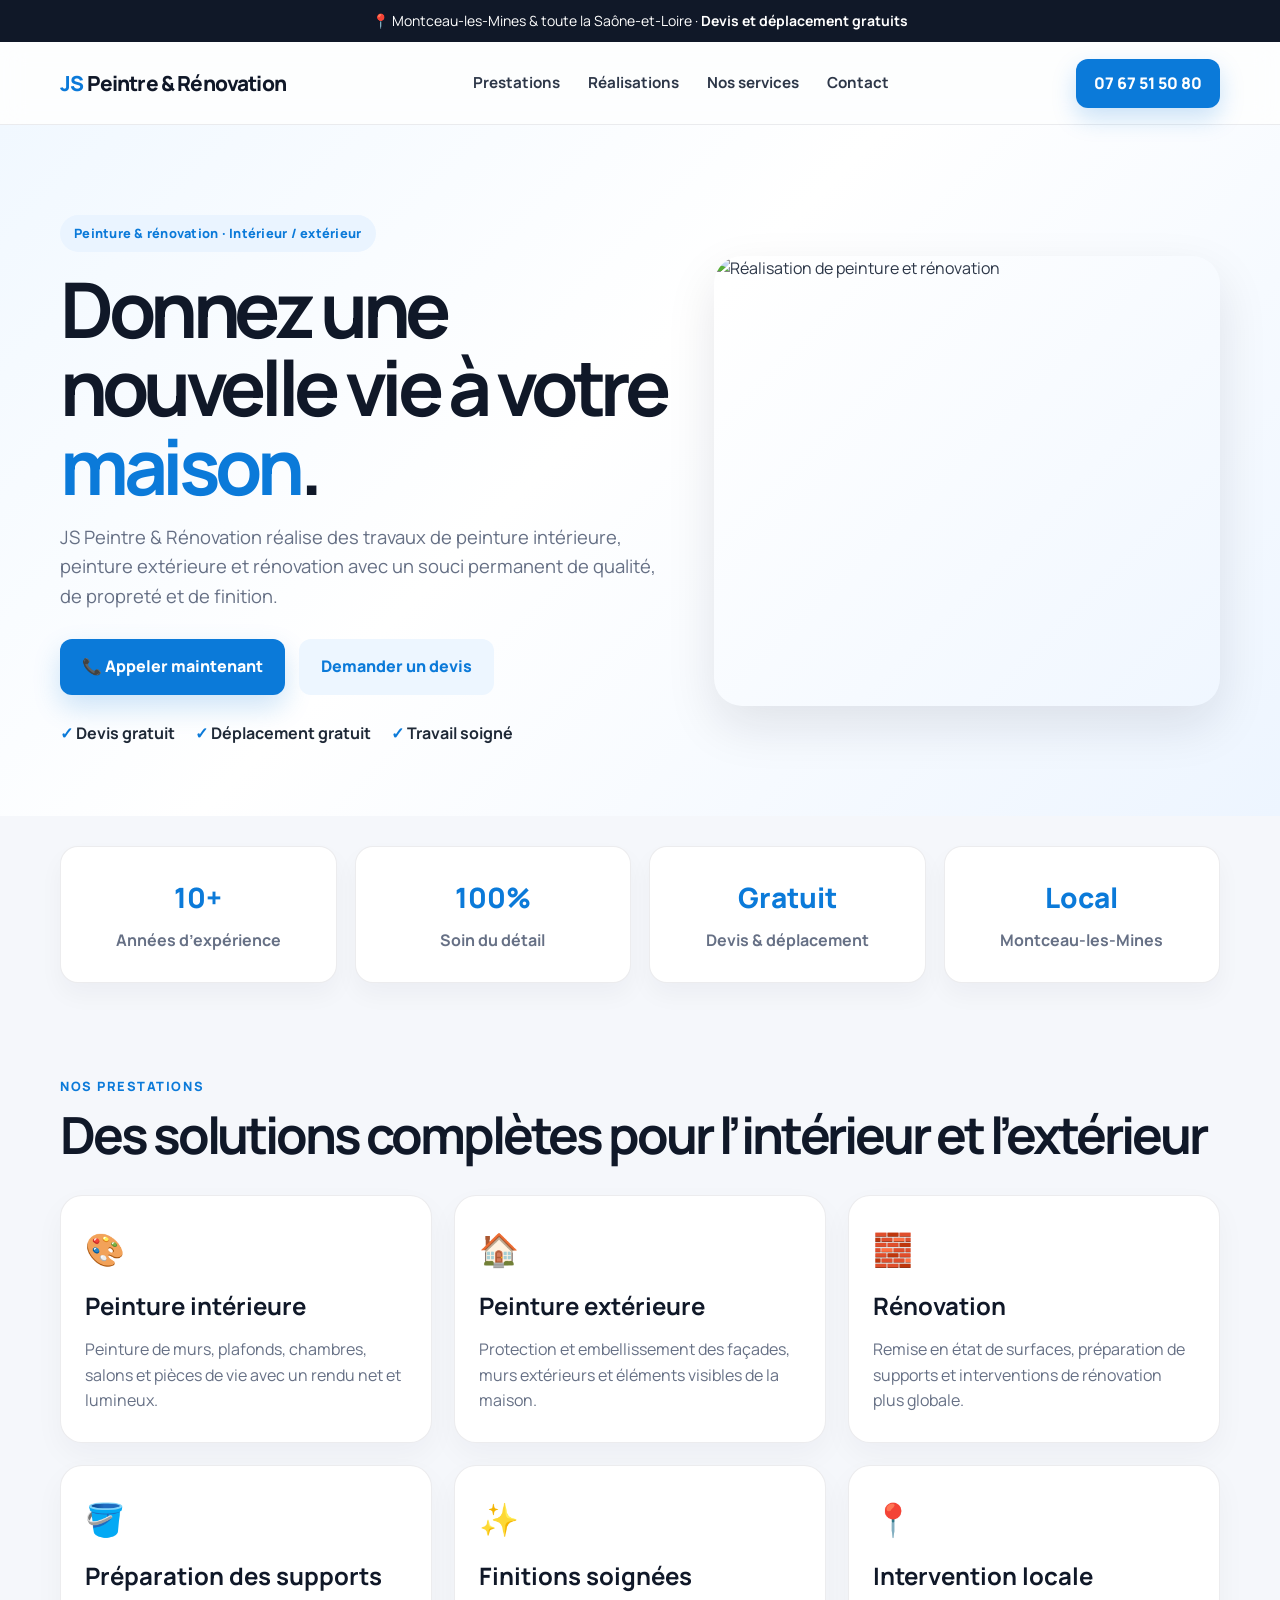
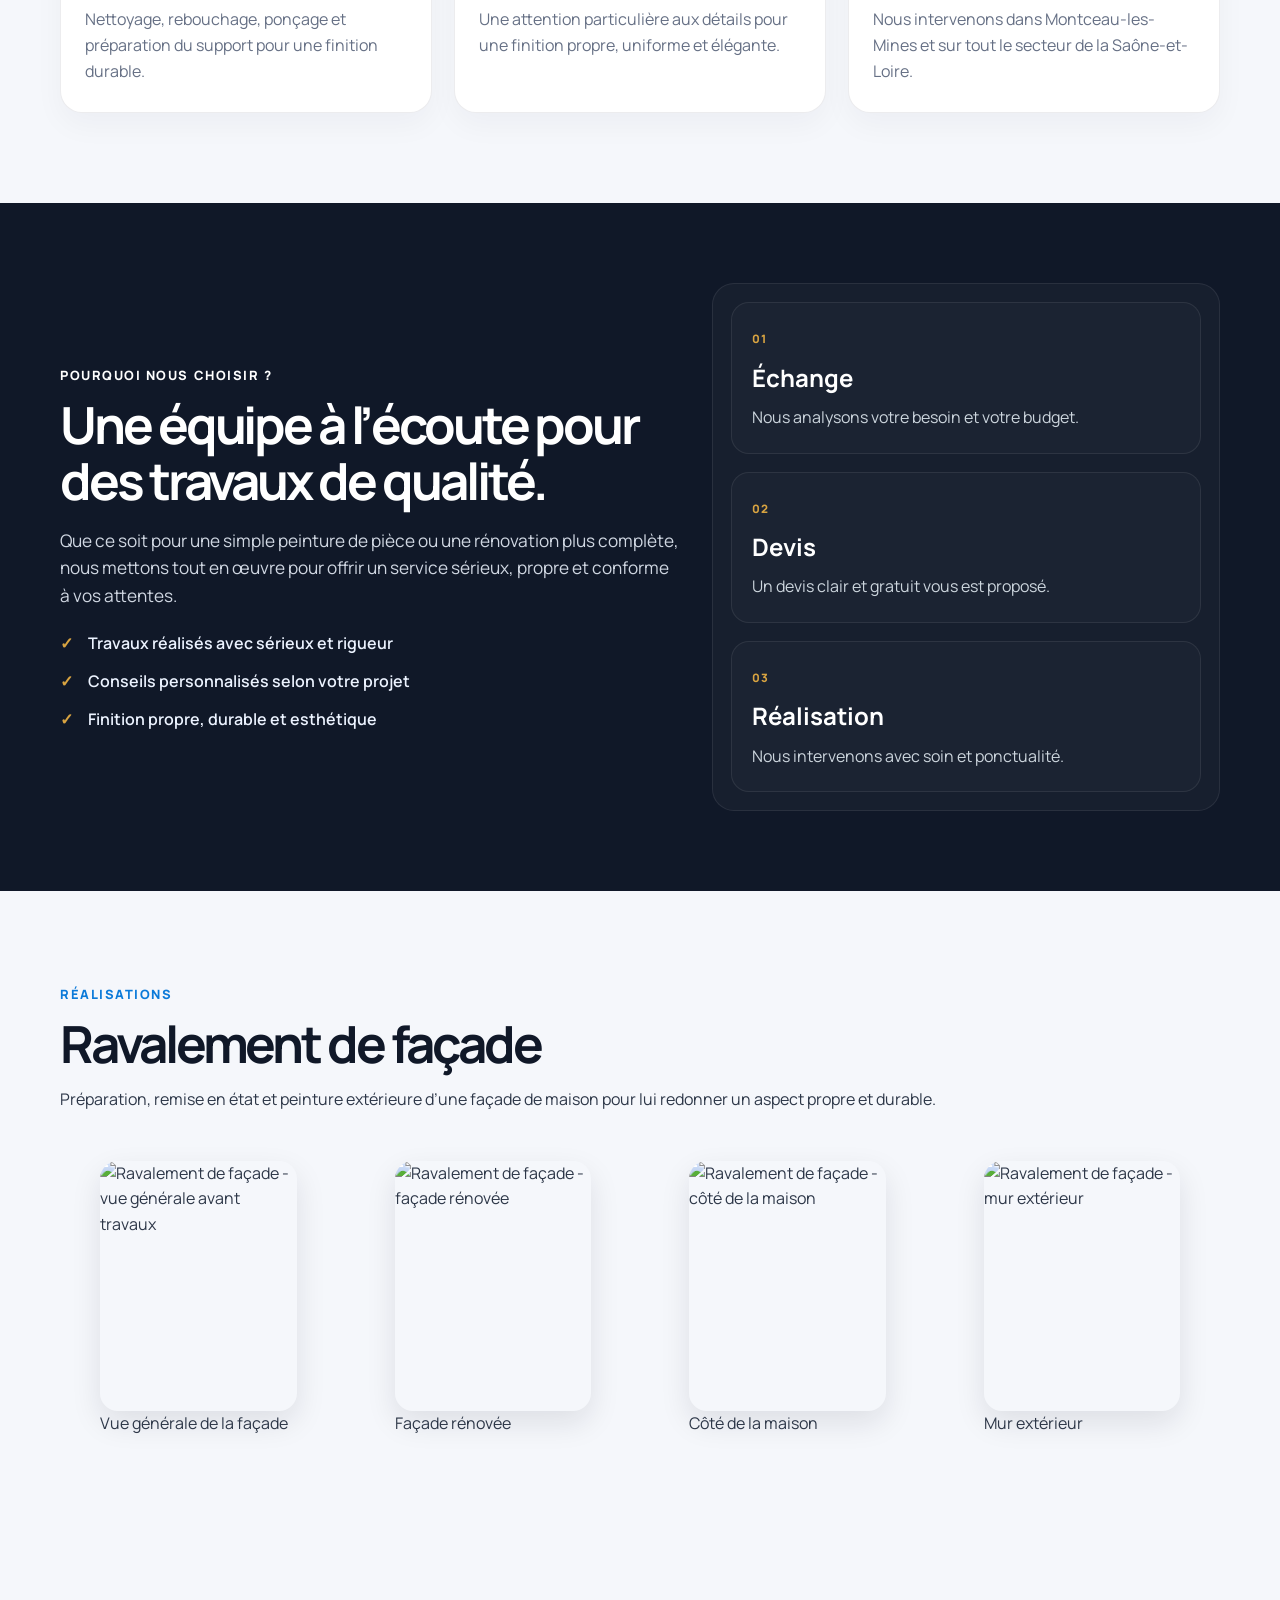
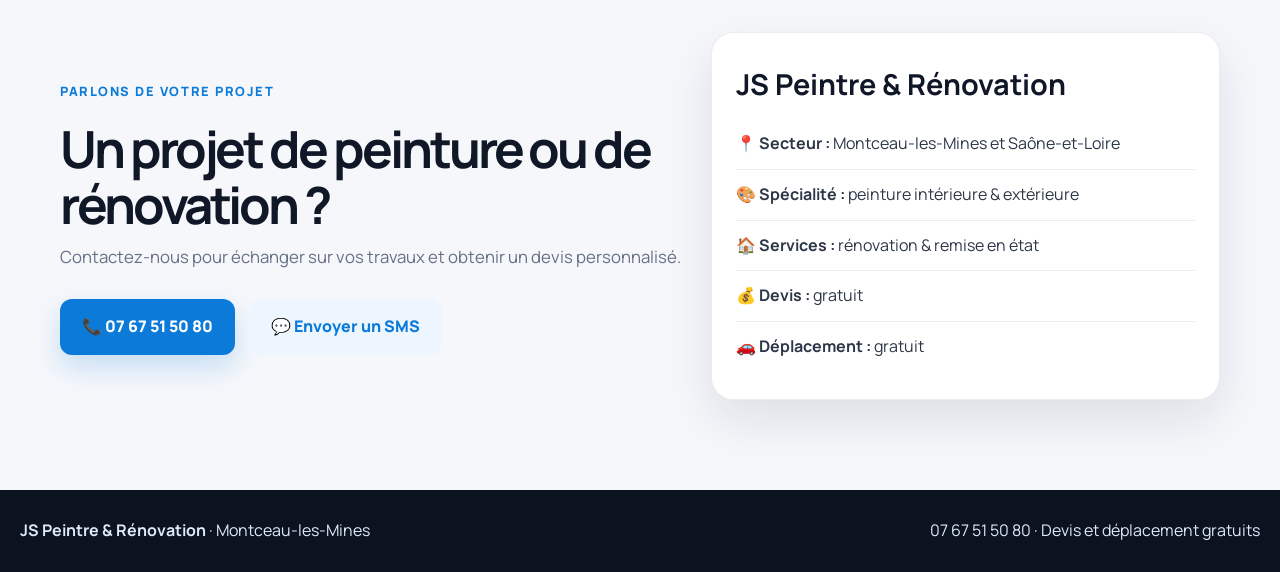
==== commit e7a4e0c5: "Ajout de la réalisation « Ravalement de façade » à la galerie" ====
--- a/index.html
+++ b/index.html
@@ -52,68 +52,23 @@
 
     <section class="stats-section">
       <div class="container stats-grid">
-        <div class="stat-card">
-          <span class="stat-number">10+</span>
-          <span class="stat-label">Années d’expérience</span>
-        </div>
-        <div class="stat-card">
-          <span class="stat-number">100%</span>
-          <span class="stat-label">Soin du détail</span>
-        </div>
-        <div class="stat-card">
-          <span class="stat-number">Gratuit</span>
-          <span class="stat-label">Devis & déplacement</span>
-        </div>
-        <div class="stat-card">
-          <span class="stat-number">Local</span>
-          <span class="stat-label">Montceau-les-Mines</span>
-        </div>
+        <div class="stat-card"><span class="stat-number">10+</span><span class="stat-label">Années d’expérience</span></div>
+        <div class="stat-card"><span class="stat-number">100%</span><span class="stat-label">Soin du détail</span></div>
+        <div class="stat-card"><span class="stat-number">Gratuit</span><span class="stat-label">Devis & déplacement</span></div>
+        <div class="stat-card"><span class="stat-number">Local</span><span class="stat-label">Montceau-les-Mines</span></div>
       </div>
     </section>
 
     <section id="prestations" class="services-section">
       <div class="container">
-        <div class="section-heading">
-          <span class="eyebrow">Nos prestations</span>
-          <h2>Des solutions complètes pour l’intérieur et l’extérieur</h2>
-        </div>
-
+        <div class="section-heading"><span class="eyebrow">Nos prestations</span><h2>Des solutions complètes pour l’intérieur et l’extérieur</h2></div>
         <div class="cards-grid">
-          <article class="service-card">
-            <div class="icon">🎨</div>
-            <h3>Peinture intérieure</h3>
-            <p>Peinture de murs, plafonds, chambres, salons et pièces de vie avec un rendu net et lumineux.</p>
-          </article>
-
-          <article class="service-card">
-            <div class="icon">🏠</div>
-            <h3>Peinture extérieure</h3>
-            <p>Protection et embellissement des façades, murs extérieurs et éléments visibles de la maison.</p>
-          </article>
-
-          <article class="service-card">
-            <div class="icon">🧱</div>
-            <h3>Rénovation</h3>
-            <p>Remise en état de surfaces, préparation de supports et interventions de rénovation plus globale.</p>
-          </article>
-
-          <article class="service-card">
-            <div class="icon">🪣</div>
-            <h3>Préparation des supports</h3>
-            <p>Nettoyage, rebouchage, ponçage et préparation du support pour une finition durable.</p>
-          </article>
-
-          <article class="service-card">
-            <div class="icon">✨</div>
-            <h3>Finitions soignées</h3>
-            <p>Une attention particulière aux détails pour une finition propre, uniforme et élégante.</p>
-          </article>
-
-          <article class="service-card">
-            <div class="icon">📍</div>
-            <h3>Intervention locale</h3>
-            <p>Nous intervenons dans Montceau-les-Mines et sur tout le secteur de la Saône-et-Loire.</p>
-          </article>
+          <article class="service-card"><div class="icon">🎨</div><h3>Peinture intérieure</h3><p>Peinture de murs, plafonds, chambres, salons et pièces de vie avec un rendu net et lumineux.</p></article>
+          <article class="service-card"><div class="icon">🏠</div><h3>Peinture extérieure</h3><p>Protection et embellissement des façades, murs extérieurs et éléments visibles de la maison.</p></article>
+          <article class="service-card"><div class="icon">🧱</div><h3>Rénovation</h3><p>Remise en état de surfaces, préparation de supports et interventions de rénovation plus globale.</p></article>
+          <article class="service-card"><div class="icon">🪣</div><h3>Préparation des supports</h3><p>Nettoyage, rebouchage, ponçage et préparation du support pour une finition durable.</p></article>
+          <article class="service-card"><div class="icon">✨</div><h3>Finitions soignées</h3><p>Une attention particulière aux détails pour une finition propre, uniforme et élégante.</p></article>
+          <article class="service-card"><div class="icon">📍</div><h3>Intervention locale</h3><p>Nous intervenons dans Montceau-les-Mines et sur tout le secteur de la Saône-et-Loire.</p></article>
         </div>
       </div>
     </section>
@@ -124,29 +79,12 @@
           <span class="eyebrow light">Pourquoi nous choisir ?</span>
           <h2>Une équipe à l’écoute pour des travaux de qualité.</h2>
           <p>Que ce soit pour une simple peinture de pièce ou une rénovation plus complète, nous mettons tout en œuvre pour offrir un service sérieux, propre et conforme à vos attentes.</p>
-          <ul>
-            <li>Travaux réalisés avec sérieux et rigueur</li>
-            <li>Conseils personnalisés selon votre projet</li>
-            <li>Finition propre, durable et esthétique</li>
-          </ul>
+          <ul><li>Travaux réalisés avec sérieux et rigueur</li><li>Conseils personnalisés selon votre projet</li><li>Finition propre, durable et esthétique</li></ul>
         </div>
-
         <div class="process-box">
-          <div class="process-step">
-            <span>01</span>
-            <h3>Échange</h3>
-            <p>Nous analysons votre besoin et votre budget.</p>
-          </div>
-          <div class="process-step">
-            <span>02</span>
-            <h3>Devis</h3>
-            <p>Un devis clair et gratuit vous est proposé.</p>
-          </div>
-          <div class="process-step">
-            <span>03</span>
-            <h3>Réalisation</h3>
-            <p>Nous intervenons avec soin et ponctualité.</p>
-          </div>
+          <div class="process-step"><span>01</span><h3>Échange</h3><p>Nous analysons votre besoin et votre budget.</p></div>
+          <div class="process-step"><span>02</span><h3>Devis</h3><p>Un devis clair et gratuit vous est proposé.</p></div>
+          <div class="process-step"><span>03</span><h3>Réalisation</h3><p>Nous intervenons avec soin et ponctualité.</p></div>
         </div>
       </div>
     </section>
@@ -155,223 +93,26 @@
       <div class="container">
         <div class="section-heading">
           <span class="eyebrow">Réalisations</span>
-          <h2>Quelques travaux réalisés</h2>
+          <h2>Ravalement de façade</h2>
+          <p>Préparation, remise en état et peinture extérieure d’une façade de maison pour lui redonner un aspect propre et durable.</p>
         </div>
-
         <div class="gallery-grid">
-          <img src="images/7EA9415A-774C-474B-BDB7-C8DE3E5575AD.jpeg" alt="Travaux de peinture et rénovation">
-          <img src="images/AA447EEC-9ACB-480E-B3C5-34B2C4293FFE.jpeg" alt="Rénovation intérieure et extérieure">
-          <img src="images/7EA9415A-774C-474B-BDB7-C8DE3E5575AD.jpeg" alt="Réalisation JS Peintre & Rénovation">
-          <img src="images/AA447EEC-9ACB-480E-B3C5-34B2C4293FFE.jpeg" alt="Peinture maison et façade">
+          <figure><img src="images/ravalement-facade-1.jpg" alt="Ravalement de façade - vue générale avant travaux"><figcaption>Vue générale de la façade</figcaption></figure>
+          <figure><img src="images/ravalement-facade-2.jpg" alt="Ravalement de façade - façade rénovée"><figcaption>Façade rénovée</figcaption></figure>
+          <figure><img src="images/ravalement-facade-3.jpg" alt="Ravalement de façade - côté de la maison"><figcaption>Côté de la maison</figcaption></figure>
+          <figure><img src="images/ravalement-facade-4.jpg" alt="Ravalement de façade - mur extérieur"><figcaption>Mur extérieur</figcaption></figure>
         </div>
       </div>
     </section>
 
     <section id="contact" class="contact-section">
       <div class="container contact-grid">
-        <div>
-          <span class="eyebrow">Parlons de votre projet</span>
-          <h2>Un projet de peinture ou de rénovation ?</h2>
-          <p>Contactez-nous pour échanger sur vos travaux et obtenir un devis personnalisé.</p>
-          <div class="button-row">
-            <a class="btn btn-primary" href="tel:+33767515080">📞 07 67 51 50 80</a>
-            <a class="btn btn-secondary" href="sms:+33767515080">💬 Envoyer un SMS</a>
-          </div>
-        </div>
-
-        <aside class="contact-card">
-          <h3>JS Peintre & Rénovation</h3>
-          <div class="contact-line">📍 <strong>Secteur :</strong> Montceau-les-Mines et Saône-et-Loire</div>
-          <div class="contact-line">🎨 <strong>Spécialité :</strong> peinture intérieure & extérieure</div>
-          <div class="contact-line">🏠 <strong>Services :</strong> rénovation & remise en état</div>
-          <div class="contact-line">💰 <strong>Devis :</strong> gratuit</div>
-          <div class="contact-line">🚗 <strong>Déplacement :</strong> gratuit</div>
-        </aside>
+        <div><span class="eyebrow">Parlons de votre projet</span><h2>Un projet de peinture ou de rénovation ?</h2><p>Contactez-nous pour échanger sur vos travaux et obtenir un devis personnalisé.</p><div class="button-row"><a class="btn btn-primary" href="tel:+33767515080">📞 07 67 51 50 80</a><a class="btn btn-secondary" href="sms:+33767515080">💬 Envoyer un SMS</a></div></div>
+        <aside class="contact-card"><h3>JS Peintre & Rénovation</h3><div class="contact-line">📍 <strong>Secteur :</strong> Montceau-les-Mines et Saône-et-Loire</div><div class="contact-line">🎨 <strong>Spécialité :</strong> peinture intérieure & extérieure</div><div class="contact-line">🏠 <strong>Services :</strong> rénovation & remise en état</div><div class="contact-line">💰 <strong>Devis :</strong> gratuit</div><div class="contact-line">🚗 <strong>Déplacement :</strong> gratuit</div></aside>
       </div>
     </section>
   </main>
 
-  <footer class="site-footer">
-    <div><strong>JS Peintre & Rénovation</strong> · Montceau-les-Mines</div>
-    <div>07 67 51 50 80 · Devis et déplacement gratuits</div>
-  </footer>
+  <footer class="site-footer"><div><strong>JS Peintre & Rénovation</strong> · Montceau-les-Mines</div><div>07 67 51 50 80 · Devis et déplacement gratuits</div></footer>
 </body>
 </html>
-
-
-
-
-
-
-
-
-
-
-
-
-
-
-
-
-
-
-
-
-
-
-
-
-
-
-
-
-
-
-
-
-
-
-
-
-
-
-
-
-
-
-
-
-
-
-
-
-
-
-
-
-
-
-
-
-
-
-
-
-
-
-
-
-
-
-
-
-
-
-
-
-
-
-
-
-
-
-
-
-
-
-
-
-
-
-
-
-
-
-
-
-
-
-
-
-
-
-
-
-
-
-
-
-
-
-
-
-
-
-
-
-
-
-
-
-
-
-
-
-
-
-
-
-
-
-
-
-
-
-
-
-
-
-
-
-
-
-
-
-
-
-
-
-
-
-
-
-
-
-
-
-
-
-
-
-
-
-
-
-
-
-
-
-
-
-
-
-
-
-
-
-
-
-
-
-
-
